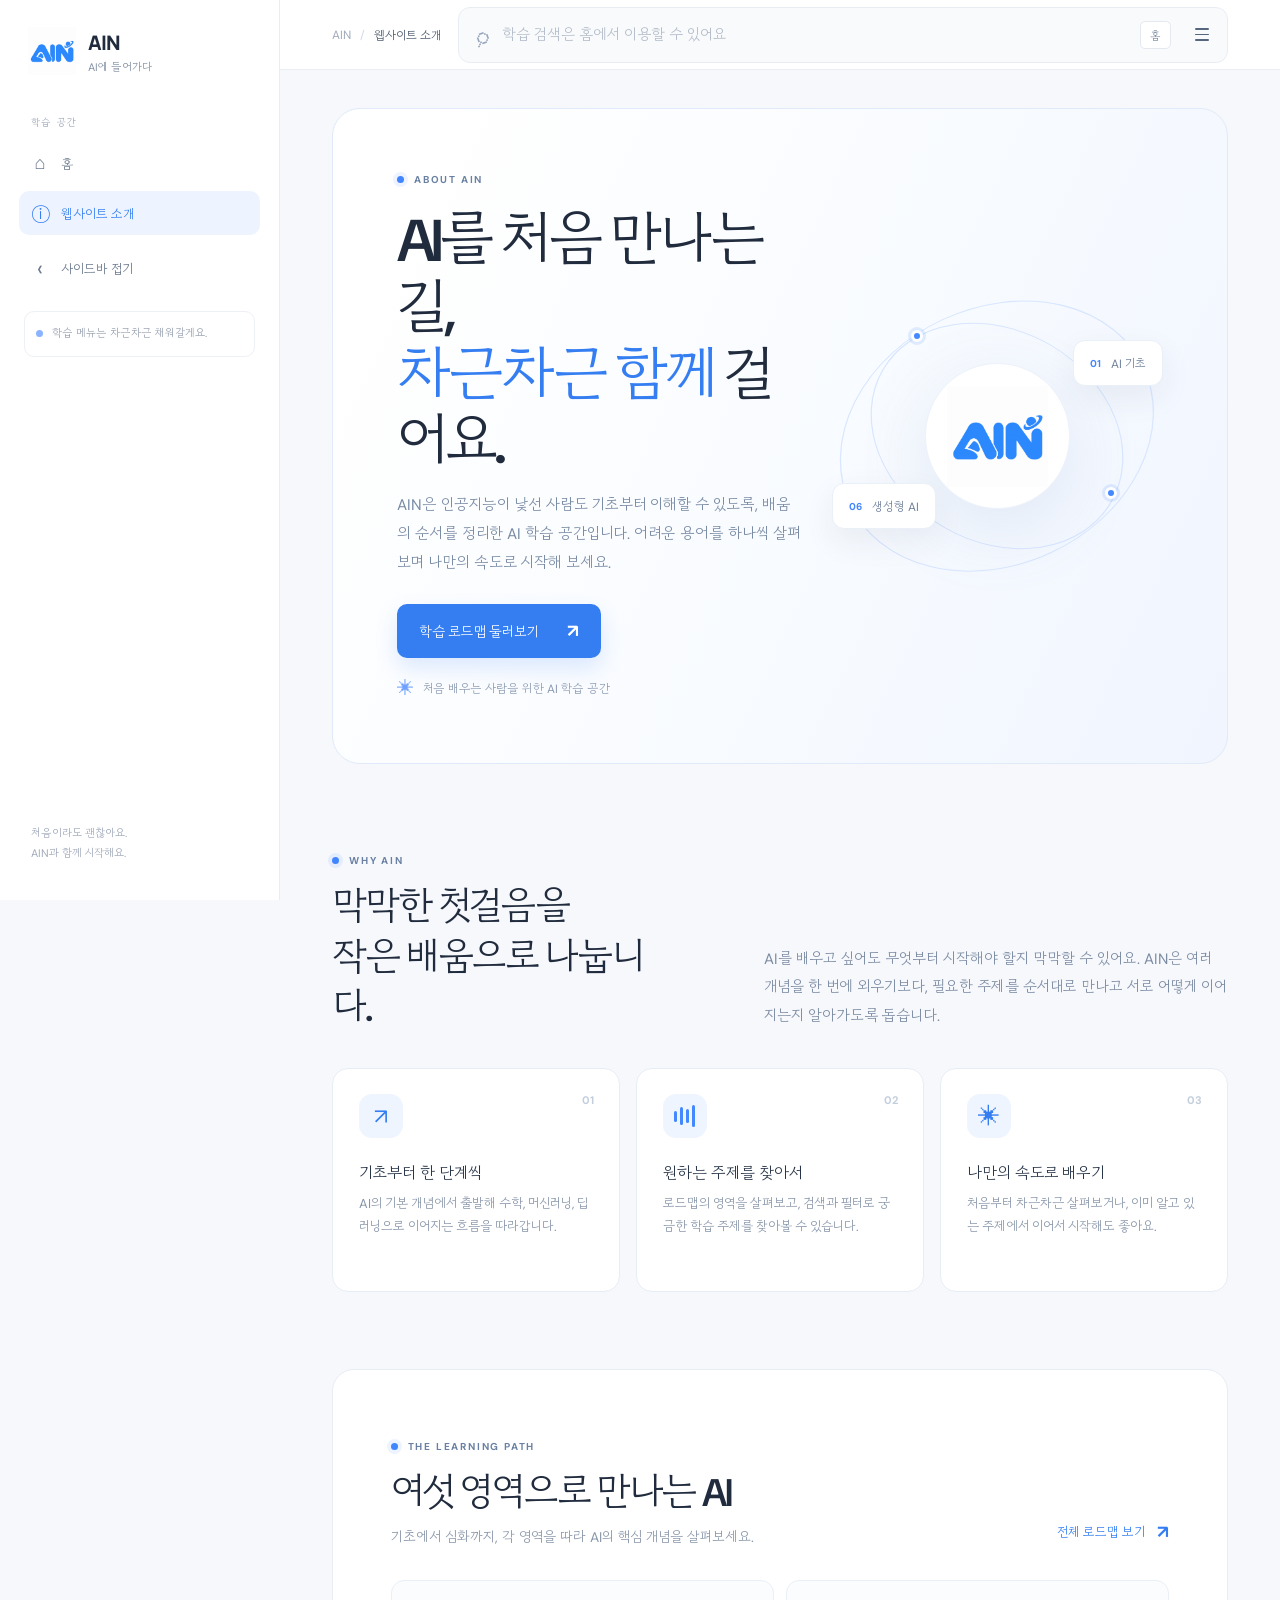
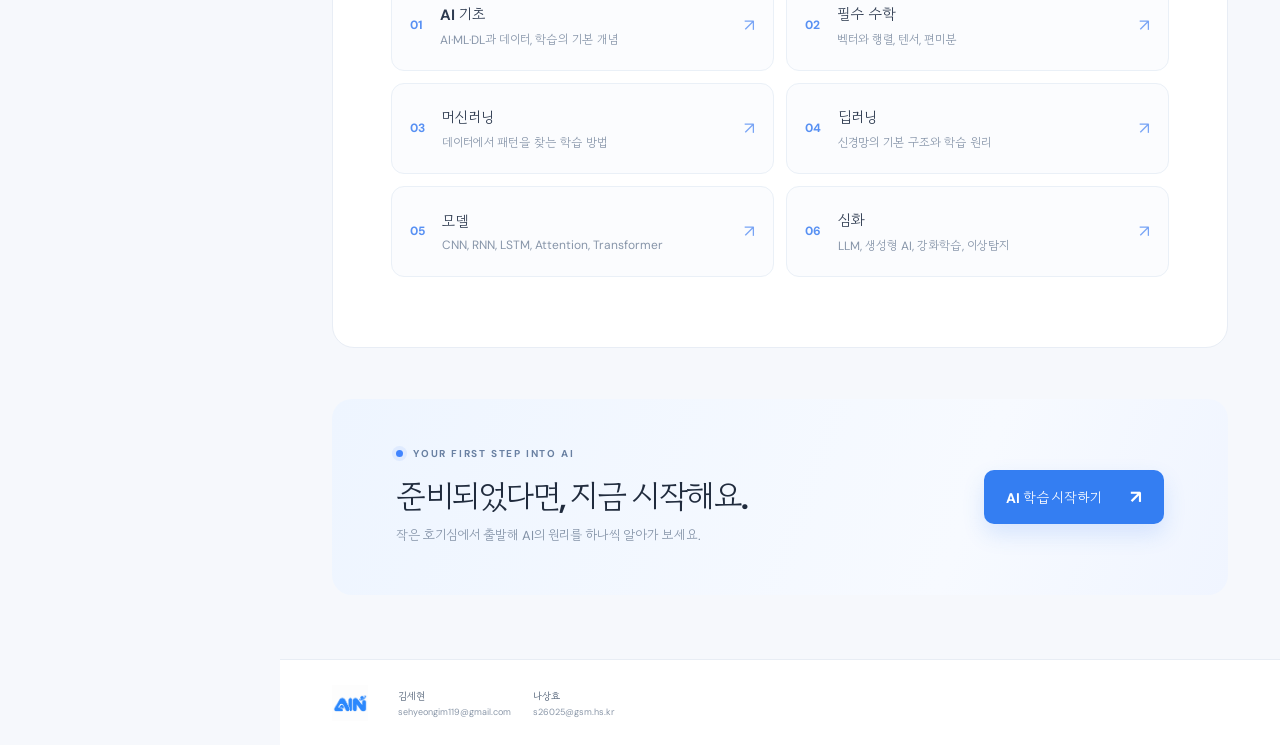
==== about.html @ 39df1358 "Add AIN website introduction page" ====
<!doctype html>
<html lang="ko">
  <head>
    <meta charset="UTF-8" />
    <meta name="viewport" content="width=device-width, initial-scale=1.0" />
    <meta name="theme-color" content="#f7f9fc" />
    <meta name="description" content="AIN은 AI를 처음 만나는 사람을 위한 단계별 학습 로드맵입니다." />
    <title>웹사이트 소개 | AIN</title>
    <link rel="icon" type="image/png" href="./assets/ain-logo.png" />
    <link rel="stylesheet" href="./src/styles/main.css" />
    <link rel="stylesheet" href="./src/styles/about.css" />
  </head>
  <body>
    <div class="app-shell" id="appShell">
      <aside class="sidebar" id="sidebar" aria-label="학습 메뉴">
        <a class="brand" href="./index.html" aria-label="AIN 홈">
          <img src="./assets/ain-logo.png" alt="AIN 로고" />
          <span class="brand-copy"><strong>AIN</strong><small>AI에 들어가다</small></span>
        </a>
        <div class="sidebar-label">학습 공간</div>
        <a class="side-link" href="./index.html"><span class="side-icon">⌂</span><span>홈</span></a>
        <a class="side-link is-active" href="./about.html" aria-current="page"><span class="side-icon">ⓘ</span><span>웹사이트 소개</span></a>
        <button class="side-link side-toggle" id="sidebarToggle" type="button" aria-expanded="true" aria-controls="sidebar"><span class="side-icon">‹</span><span>사이드바 접기</span></button>
        <div class="sidebar-note"><span class="note-dot"></span><span>학습 메뉴는 차근차근 채워갈게요.</span></div>
        <div class="sidebar-bottom">처음이라도 괜찮아요.<br />AIN과 함께 시작해요.</div>
      </aside>

      <main class="main-area" id="aboutPage">
        <header class="topbar">
          <div class="topbar-left">
            <div class="breadcrumb"><a href="./index.html">AIN</a><span class="crumb-divider">/</span><strong>웹사이트 소개</strong></div>
          </div>
          <div class="search-wrap about-search-wrap">
            <span class="search-icon" aria-hidden="true">⌕</span>
            <input type="search" placeholder="학습 검색은 홈에서 이용할 수 있어요" aria-label="학습 검색은 홈에서 이용할 수 있습니다" disabled />
            <a class="about-search-link" href="./index.html#roadmap">홈</a>
            <button class="icon-button hamburger" id="menuButton" type="button" aria-label="메뉴 열기" aria-expanded="false" aria-controls="menuPanel"><span></span><span></span><span></span></button>
          </div>
          <div class="topbar-end"><span class="topbar-caption">AI를 처음 만나는 순간</span></div>
        </header>

        <section class="menu-panel" id="menuPanel" aria-label="전체 메뉴" aria-hidden="true" inert>
          <div class="menu-panel-content">
            <div class="menu-panel-kicker">AIN MENU</div>
            <h2>전체 메뉴</h2>
            <p>AI 학습 목차와 관련 메뉴가 이곳에 표시됩니다.</p>
          </div>
        </section>

        <div class="page-content about-content">
          <section class="about-hero" aria-labelledby="aboutTitle">
            <div class="about-hero-copy">
              <div class="about-kicker"><span></span> ABOUT AIN</div>
              <h1 id="aboutTitle">AI를 처음 만나는 길,<br /><em>차근차근 함께</em> 걸어요.</h1>
              <p>AIN은 인공지능이 낯선 사람도 기초부터 이해할 수 있도록, 배움의 순서를 정리한 AI 학습 공간입니다. 어려운 용어를 하나씩 살펴보며 나만의 속도로 시작해 보세요.</p>
              <a class="about-primary-button" href="./index.html#roadmap">학습 로드맵 둘러보기 <span aria-hidden="true">↗</span></a>
              <div class="about-hero-note"><span aria-hidden="true">✳</span> 처음 배우는 사람을 위한 AI 학습 공간</div>
            </div>
            <div class="about-orbit" aria-hidden="true">
              <div class="orbit-ring orbit-ring-one"></div>
              <div class="orbit-ring orbit-ring-two"></div>
              <div class="orbit-center"><img src="./assets/ain-logo.png" alt="" /></div>
              <span class="orbit-dot orbit-dot-one"></span>
              <span class="orbit-dot orbit-dot-two"></span>
              <div class="orbit-chip orbit-chip-top"><span>01</span> AI 기초</div>
              <div class="orbit-chip orbit-chip-bottom"><span>06</span> 생성형 AI</div>
            </div>
          </section>

          <section class="about-purpose" aria-labelledby="purposeTitle">
            <div class="about-section-heading">
              <div class="about-kicker"><span></span> WHY AIN</div>
              <h2 id="purposeTitle">막막한 첫걸음을<br />작은 배움으로 나눕니다.</h2>
            </div>
            <p class="about-purpose-copy">AI를 배우고 싶어도 무엇부터 시작해야 할지 막막할 수 있어요. AIN은 여러 개념을 한 번에 외우기보다, 필요한 주제를 순서대로 만나고 서로 어떻게 이어지는지 알아가도록 돕습니다.</p>
            <div class="about-value-grid">
              <article class="about-value-card">
                <span class="about-value-number">01</span>
                <div class="about-value-icon" aria-hidden="true">↗</div>
                <h3>기초부터 한 단계씩</h3>
                <p>AI의 기본 개념에서 출발해 수학, 머신러닝, 딥러닝으로 이어지는 흐름을 따라갑니다.</p>
              </article>
              <article class="about-value-card">
                <span class="about-value-number">02</span>
                <div class="about-value-icon about-value-icon-bars" aria-hidden="true"><i></i><i></i><i></i><i></i></div>
                <h3>원하는 주제를 찾아서</h3>
                <p>로드맵의 영역을 살펴보고, 검색과 필터로 궁금한 학습 주제를 찾아볼 수 있습니다.</p>
              </article>
              <article class="about-value-card">
                <span class="about-value-number">03</span>
                <div class="about-value-icon" aria-hidden="true">✳</div>
                <h3>나만의 속도로 배우기</h3>
                <p>처음부터 차근차근 살펴보거나, 이미 알고 있는 주제에서 이어서 시작해도 좋아요.</p>
              </article>
            </div>
          </section>

          <section class="about-roadmap" aria-labelledby="aboutRoadmapTitle">
            <div class="about-section-heading about-roadmap-heading">
              <div>
                <div class="about-kicker"><span></span> THE LEARNING PATH</div>
                <h2 id="aboutRoadmapTitle">여섯 영역으로 만나는 AI</h2>
                <p>기초에서 심화까지, 각 영역을 따라 AI의 핵심 개념을 살펴보세요.</p>
              </div>
              <a class="about-text-link" href="./index.html#roadmap">전체 로드맵 보기 <span aria-hidden="true">↗</span></a>
            </div>
            <div class="about-path-grid">
              <article class="about-path-card"><span>01</span><div><h3>AI 기초</h3><p>AI·ML·DL과 데이터, 학습의 기본 개념</p></div><b aria-hidden="true">↗</b></article>
              <article class="about-path-card"><span>02</span><div><h3>필수 수학</h3><p>벡터와 행렬, 텐서, 편미분</p></div><b aria-hidden="true">↗</b></article>
              <article class="about-path-card"><span>03</span><div><h3>머신러닝</h3><p>데이터에서 패턴을 찾는 학습 방법</p></div><b aria-hidden="true">↗</b></article>
              <article class="about-path-card"><span>04</span><div><h3>딥러닝</h3><p>신경망의 기본 구조와 학습 원리</p></div><b aria-hidden="true">↗</b></article>
              <article class="about-path-card"><span>05</span><div><h3>모델</h3><p>CNN, RNN, LSTM, Attention, Transformer</p></div><b aria-hidden="true">↗</b></article>
              <article class="about-path-card"><span>06</span><div><h3>심화</h3><p>LLM, 생성형 AI, 강화학습, 이상탐지</p></div><b aria-hidden="true">↗</b></article>
            </div>
          </section>

          <section class="about-closing" aria-label="학습 시작하기">
            <div><div class="about-kicker"><span></span> YOUR FIRST STEP INTO AI</div><h2>준비되었다면, 지금 시작해요.</h2><p>작은 호기심에서 출발해 AI의 원리를 하나씩 알아가 보세요.</p></div>
            <a class="about-primary-button" href="./index.html#roadmap">AI 학습 시작하기 <span aria-hidden="true">↗</span></a>
          </section>
        </div>

        <footer class="site-footer">
          <a class="footer-brand" href="./index.html" aria-label="AIN 홈"><img src="./assets/ain-logo.png" alt="AIN 로고" /></a>
          <div class="footer-contacts"><a href="mailto:sehyeongim119@gmail.com"><strong>김세현</strong><span>sehyeongim119@gmail.com</span></a><a href="mailto:s26025@gsm.hs.kr"><strong>나상효</strong><span>s26025@gsm.hs.kr</span></a></div>
        </footer>
      </main>
    </div>
    <script src="./src/modules/navigation.js"></script>
    <script src="./src/modules/menuPanel.js"></script>
  </body>
</html>
---- src/styles/main.css ----
@import url('https://fonts.googleapis.com/css2?family=DM+Sans:wght@400;500;600;700&family=Gowun+Dodum&family=Manrope:wght@400;500;600;700;800&display=swap');

:root {
  font-family: 'DM Sans', 'Gowun Dodum', sans-serif;
  color: #202b3d;
  background: #f6f8fc;
  font-synthesis: none;
  text-rendering: optimizeLegibility;
  -webkit-font-smoothing: antialiased;
  --blue: #347ef2;
  --ink: #202b3d;
  --muted: #8190a5;
  --line: #e8edf4;
  --sidebar-width: 280px;
  --sidebar-rail-width: 80px;
  --sidebar-top-padding: 27px;
  --sidebar-logo-size: 48px;
  --sidebar-brand-bottom-padding: 30px;
  --sidebar-link-height: 44px;
  --sidebar-link-vertical-gap: 3px;
}

* { box-sizing: border-box; }
html { scroll-behavior: smooth; }
body { min-width: 360px; min-height: 100vh; margin: 0; }
button, input { font: inherit; }
button, a { -webkit-tap-highlight-color: transparent; }
a { color: inherit; text-decoration: none; }
.app-shell { min-height: 100vh; }
.sidebar {
  position: fixed; z-index: 5; inset: 0 auto 0 0; width: var(--sidebar-width);
  display: flex; flex-direction: column; padding: var(--sidebar-top-padding) 19px 20px;
  background: #fff; border-right: 1px solid var(--line); transition: width .28s ease, padding .28s ease;
}
.brand { display: flex; align-items: center; gap: 12px; padding: 0 9px var(--sidebar-brand-bottom-padding); }
.brand img { width: var(--sidebar-logo-size); height: var(--sidebar-logo-size); object-fit: contain; }
.brand-copy { display: grid; gap: 2px; }
.brand-copy strong { font: 800 20px Manrope, sans-serif; letter-spacing: -.06em; }
.brand-copy small { color: #8491a4; font-size: 11px; }
.sidebar-label { padding: 9px 12px; color: #a0aabb; font-size: 10px; font-weight: 700; letter-spacing: .13em; }
.side-link {
  min-height: var(--sidebar-link-height); display: flex; align-items: center; gap: 12px; margin: var(--sidebar-link-vertical-gap) 0;
  padding: 0 12px; border: 0; border-radius: 10px; background: none; color: #68778c;
  text-align: left; font-size: 13px; cursor: pointer;
}
.side-link.is-active { background: #eef4ff; color: var(--blue); font-weight: 700; }
.side-icon { width: 18px; text-align: center; font-size: 18px; }
.side-toggle { margin-top: 8px; }
.side-toggle .side-icon { font-size: 22px; }
.sidebar-note {
  display: flex; align-items: flex-start; gap: 9px; margin: 18px 5px; padding: 13px 11px;
  border: 1px solid #edf0f5; border-radius: 10px; color: #98a2b1; font-size: 11px; line-height: 1.6;
}
.note-dot, .count-dot { width: 7px; height: 7px; flex: 0 0 7px; margin-top: 5px; border-radius: 50%; background: #8bb3ff; }
.sidebar-bottom { margin-top: auto; padding: 16px 12px; color: #a1aaba; font-size: 11px; line-height: 1.8; }
.main-area { min-height: 100vh; display: flex; flex-direction: column; margin-left: var(--sidebar-width); transition: margin-left .28s ease; }
.sidebar-collapsed .sidebar { width: var(--sidebar-rail-width); align-items: center; padding: var(--sidebar-top-padding) 8px 20px; }
.sidebar-collapsed .main-area { margin-left: var(--sidebar-rail-width); }
.sidebar-collapsed .brand { justify-content: center; gap: 0; padding: 0 0 var(--sidebar-brand-bottom-padding); }
.sidebar-collapsed .brand-copy,
.sidebar-collapsed .sidebar-note,
.sidebar-collapsed .sidebar-bottom { display: none; }
.sidebar-collapsed .sidebar-label { width: 100%; padding-right: 0; padding-left: 0; text-align: center; white-space: nowrap; visibility: hidden; }
.sidebar-collapsed .side-link { width: 48px; min-height: var(--sidebar-link-height); justify-content: center; gap: 0; margin: var(--sidebar-link-vertical-gap) 0; padding: 0; }
.sidebar-collapsed .side-link > span:not(.side-icon) { display: none; }
.sidebar-collapsed .side-icon { width: auto; font-size: 22px; }
.sidebar-collapsed .side-toggle { margin: 8px 0 var(--sidebar-link-vertical-gap); background: #f3f6fb; color: var(--blue); }
.topbar {
  position: sticky; z-index: 4; top: 0; height: 70px; flex: 0 0 70px;
  display: grid; grid-template-columns: 1fr minmax(320px, 600px) 1fr; align-items: center; gap: 20px;
  padding: 0 5.2%; background: rgba(255,255,255,.93); border-bottom: 1px solid rgba(232,237,244,.85);
  backdrop-filter: blur(14px);
}
.topbar-left, .breadcrumb { display: flex; align-items: center; }
.breadcrumb { gap: 9px; color: #a0aabb; font-size: 12px; }
.breadcrumb strong { color: #4a596e; font-weight: 600; }
.crumb-divider { color: #d2d9e3; }
.icon-button { display: grid; place-content: center; gap: 4px; width: 34px; height: 34px; border: 1px solid #e8edf4; border-radius: 9px; background: #fff; cursor: pointer; }
.hamburger span { display: block; width: 14px; height: 1.5px; border-radius: 3px; background: #56667d; }
.search-wrap { height: 56px; display: flex; align-items: center; gap: 12px; padding: 0 6px 0 16px; border: 1px solid #e8edf4; border-radius: 12px; background: #f9fafc; }
.search-icon { color: #98a6ba; font-size: 26px; line-height: 1; transform: rotate(-20deg); }
.search-wrap input { width: 100%; min-width: 0; border: 0; outline: 0; background: transparent; color: var(--ink); font-size: 15px; }
.search-wrap input::placeholder { color: #9ca8b8; }
.search-wrap kbd { padding: 4px 8px; border: 1px solid #e4e9f0; border-radius: 5px; background: #fff; color: #a1aaba; font: 12px 'DM Sans', sans-serif; }
.search-wrap .hamburger { flex: 0 0 38px; width: 38px; height: 38px; border-color: transparent; background: transparent; }
.search-wrap .hamburger:hover { border-color: #e2eaf5; background: #fff; }
.topbar-end { text-align: right; }
.topbar-caption { color: #a3adba; font-size: 10px; letter-spacing: .03em; }
.menu-panel {
  position: fixed; z-index: 8; top: 70px; left: calc(var(--sidebar-width) + 18px); right: 5.2%;
  max-height: calc(100vh - 88px); overflow: auto; padding: 28px clamp(24px, 3vw, 48px);
  border: 1px solid #e8edf4; border-top: 0; border-radius: 0 0 18px 18px; background: #fff;
  box-shadow: 0 20px 44px #172b491c; opacity: 0; visibility: hidden; pointer-events: none;
  transform: translateY(-14px); transform-origin: top center;
  transition: opacity .2s ease, transform .24s ease, visibility 0s linear .24s;
}
.sidebar-collapsed .menu-panel { left: calc(var(--sidebar-rail-width) + 18px); }
.menu-panel.is-open {
  opacity: 1; visibility: visible; pointer-events: auto; transform: translateY(0);
  transition: opacity .2s ease, transform .24s ease;
}
.menu-panel-content { min-height: 190px; max-width: 900px; margin: 0 auto; display: flex; flex-direction: column; justify-content: center; }
.menu-panel-kicker { color: var(--blue); font-size: 10px; font-weight: 700; letter-spacing: .16em; }
.menu-panel h2 { margin: 10px 0 6px; color: var(--ink); font-size: 25px; }
.menu-panel p { margin: 0; color: var(--muted); font-size: 14px; line-height: 1.7; }
.page-content { width: 100%; max-width: 1030px; flex: 1 0 auto; margin: 0 auto; padding: 24px 5.2% 14px; }
.hero {
  position: relative; width: 90%; margin: 0 auto;
}
.hero-stage { position: relative; }
.hero-slide {
  --slide-start: #187bd4; --slide-end: #075ab6; --slide-highlight: #c4e3ff;
  position: relative; min-height: 400px; display: grid; grid-template-columns: minmax(0, 1.1fr) minmax(300px, .9fr);
  align-items: center; gap: 20px; overflow: hidden; padding: 42px 58px;
  border: 1px solid #ffffff42; border-radius: 24px; isolation: isolate;
  background: linear-gradient(118deg, var(--slide-start), var(--slide-end)); color: #fff;
  animation: hero-slide-in .38s ease both;
}
.hero-slide[hidden] { display: none; }
.hero-theme-base { --slide-start: #2185dc; --slide-end: #0758b6; --slide-highlight: #c8e6ff; }
.hero-theme-math { --slide-start: #526fe7; --slide-end: #304fc5; --slide-highlight: #d7e2ff; }
.hero-theme-ml { --slide-start: #0b9bbc; --slide-end: #0877a8; --slide-highlight: #c5f1ff; }
.hero-theme-dl { --slide-start: #2aa9a8; --slide-end: #168a94; --slide-highlight: #c7fff4; }
.hero-theme-model { --slide-start: #2f86dc; --slide-end: #155db4; --slide-highlight: #c8e4ff; }
.hero-theme-depth { --slide-start: #6d62df; --slide-end: #493db9; --slide-highlight: #e2dcff; }
.hero-slide::before, .hero-slide::after { position: absolute; z-index: -1; border: 1px solid #ffffff25; border-radius: 50%; content: ''; pointer-events: none; }
.hero-slide::before { width: 390px; height: 390px; top: -250px; left: 36%; box-shadow: 0 0 0 36px #ffffff08, 0 0 0 78px #ffffff08; }
.hero-slide::after { width: 260px; height: 260px; right: -170px; bottom: -170px; box-shadow: 0 0 0 26px #ffffff09, 0 0 0 58px #ffffff08; }
.hero-copy { position: relative; z-index: 2; max-width: 680px; }
.eyebrow, .section-kicker { display: flex; align-items: center; gap: 8px; color: #7a91b2; font-size: 9px; font-weight: 700; letter-spacing: .16em; }
.hero-slide .eyebrow { color: #ffffffb8; }
.eyebrow-mark { width: 6px; height: 6px; border-radius: 50%; background: #4388f7; }
.hero-slide .eyebrow-mark { background: #fff; }
.hero h1 { margin: 20px 0 14px; font-family: Manrope, 'Gowun Dodum', sans-serif; font-size: clamp(44px, 4vw, 72px); font-weight: 800; letter-spacing: -.075em; line-height: 1.12; }
.hero-description { max-width: 610px; margin: 0; color: #ffffffdf; font-family: 'Gowun Dodum', sans-serif; font-size: 15px; line-height: 1.9; word-break: keep-all; }
.primary-button { display: inline-flex; align-items: center; gap: 22px; margin-top: 22px; padding: 12px 16px; border-radius: 8px; background: var(--blue); box-shadow: 0 5px 12px #347ef226; color: #fff; font-size: 11px; font-weight: 700; transition: transform .18s, box-shadow .18s; }
.primary-button:hover { transform: translateY(-2px); box-shadow: 0 8px 16px #347ef238; }
.primary-button span { font-size: 15px; }
.hero-slide .primary-button { margin-top: 24px; background: #fff; box-shadow: 0 8px 22px #001e4b2e; color: var(--slide-end); }
.hero-slide .primary-button:hover { box-shadow: 0 12px 28px #001e4b3c; }
.hero-footnote { display: flex; align-items: center; gap: 8px; margin-top: 18px; color: #ffffffbd; font-size: 11px; }
.sparkle { color: var(--slide-highlight, #7fa9ed); font-size: 14px; }
.hero-art { position: relative; justify-self: center; width: min(100%, 470px); height: 300px; display: grid; place-items: center; isolation: isolate; }
.hero-orbit { position: absolute; z-index: -1; border: 1px solid #ffffff38; border-radius: 50%; }
.hero-orbit-one { inset: 12px 8px 12px 4px; transform: rotate(-22deg); }
.hero-orbit-two { inset: 0 40px 0 38px; border-color: #ffffff26; transform: rotate(28deg); }
.hero-visual-number { position: absolute; z-index: -1; color: #ffffff1e; font: 800 clamp(150px, 15vw, 245px)/1 Manrope, sans-serif; letter-spacing: -.1em; }
.hero-visual-card { position: relative; width: 220px; height: 236px; display: flex; flex-direction: column; align-items: center; justify-content: center; gap: 13px; border: 1px solid #ffffff56; border-radius: 30px; background: #ffffff1f; box-shadow: 0 24px 64px #002b6530; backdrop-filter: blur(9px); }
.hero-visual-kicker { color: #ffffffc4; font-size: 9px; font-weight: 700; letter-spacing: .17em; }
.hero-category-icon { width: 92px; height: 92px; display: grid; place-items: center; border-radius: 50%; background: #fff; box-shadow: 0 14px 34px #001e4b24; color: var(--slide-end); }
.hero-category-icon svg { width: 48px; height: 48px; fill: none; stroke: currentColor; stroke-linecap: round; stroke-linejoin: round; stroke-width: 1.7; }
.hero-visual-name { color: #fff; font-family: 'Gowun Dodum', sans-serif; font-size: 17px; font-weight: 700; }
.hero-topic-chip { position: absolute; z-index: 2; max-width: 180px; overflow: hidden; padding: 11px 15px; border: 1px solid #ffffff52; border-radius: 12px; background: #ffffff25; box-shadow: 0 10px 26px #002b6521; color: #fff; font-size: 11px; text-overflow: ellipsis; white-space: nowrap; backdrop-filter: blur(8px); }
.hero-topic-1 { top: 12%; right: 0; }
.hero-topic-2 { bottom: 10%; left: 0; }
.hero-topic-3 { right: 7%; bottom: 1%; }
.hero-art-sparkle { position: absolute; color: #ffffffb8; }
.hero-art-sparkle-one { top: 13%; left: 3%; font-size: 20px; }
.hero-art-sparkle-two { right: 3%; bottom: 19%; font-size: 17px; }
.hero-side-controls { position: absolute; z-index: 3; inset: 0; display: flex; align-items: center; justify-content: space-between; pointer-events: none; }
.hero-arrow { width: 52px; height: 92px; display: grid; place-items: center; padding: 0; border: 1px solid #ffffff40; border-radius: 10px; background: #002d6820; color: #fff; font-size: 34px; font-weight: 300; cursor: pointer; pointer-events: auto; transition: background .18s, transform .18s; }
.hero-arrow:hover { transform: scale(1.03); background: #002d6840; }
.hero-arrow:focus-visible { outline: 3px solid #fff; outline-offset: 3px; }
.hero-dot:focus-visible { outline: 3px solid var(--blue); outline-offset: 3px; }
.hero-carousel-controls { display: flex; align-items: center; gap: 10px; padding: 15px 4px 0; }
.hero-pagination { display: flex; align-items: center; gap: 10px; }
.hero-dot { width: 11px; height: 11px; flex: 0 0 11px; padding: 0; border: 0; border-radius: 50%; background: #929cad; cursor: pointer; transition: background .18s, transform .18s; }
.hero-dot[aria-current="true"] { transform: scale(1.2); background: var(--blue); box-shadow: 0 0 0 3px #347ef22b; }
.hero-slide-count { color: #8b98a9; font: 600 11px Manrope, sans-serif; }
@keyframes hero-slide-in { from { opacity: .5; transform: translateY(5px); } to { opacity: 1; transform: translateY(0); } }
.roadmap-section { padding-top: 22px; scroll-margin-top: 88px; }
.section-heading { display: flex; align-items: end; justify-content: space-between; gap: 20px; }
.section-kicker { color: #9ba9bc; font-size: 8px; }
.section-heading h2 { margin: 11px 0 3px; line-height: 1.25; color: #25344a; font-family: Manrope, 'Gowun Dodum', sans-serif; font-size: 23px; letter-spacing: -.055em; }
.section-heading p { margin: 0; line-height: 1.6; color: #8b98a9; font-family: 'Gowun Dodum', sans-serif; font-size: 11px; }
.roadmap-count { display: flex; align-items: center; gap: 7px; margin-bottom: 5px; color: #8d9aab; font-size: 10px; }
.roadmap-count .count-dot { width: 6px; height: 6px; flex-basis: 6px; margin: 0; }
.filter-row { display: none; }
.unit-grid { display: grid; grid-template-columns: repeat(2, minmax(0, 1fr)); gap: 12px 14px; margin-top: 18px; }
.unit-card {
  --accent: #347ef2; --accent-soft: #eff5ff;
  min-width: 0; min-height: 81px; display: grid; grid-template-columns: 52px minmax(0, 1fr);
  align-items: center; gap: 21px; padding: 11px 17px; border: 1px solid #e8edf4; border-radius: 12px;
  background: #fff; transition: transform .18s, border-color .18s, box-shadow .18s;
}
.unit-card:hover { transform: translateY(-2px); border-color: #d2def0; box-shadow: 0 7px 18px #243b5c0c; }
.unit-index { display: contents; }
.unit-number { flex: 0 0 auto; color: #4d89ef; font: 700 11px Manrope, sans-serif; }
.unit-icon { width: 52px; height: 52px; display: grid; place-items: center; border-radius: 50%; background: #f0f6ff; color: #347ef2; }
.unit-icon svg { width: 25px; height: 25px; fill: none; stroke: currentColor; stroke-linecap: round; stroke-linejoin: round; stroke-width: 1.9; }
.unit-content { min-width: 0; }
.unit-title-wrap { display: flex; align-items: baseline; gap: 13px; margin: 0; }
.unit-title-wrap h3 { margin: 0; color: #29374b; font-family: 'Gowun Dodum', sans-serif; font-size: 15px; font-weight: 700; letter-spacing: -.035em; }
.unit-subtitle { display: none; }
.unit-description { min-height: 0; margin: 5px 0 0; color: #8491a2; font-family: 'Gowun Dodum', sans-serif; font-size: 10px; line-height: 1.5; }
.unit-topics { display: none; }

.empty-state { display: grid; justify-items: center; gap: 5px; padding: 58px 15px; color: #93a0b1; text-align: center; }
.empty-state[hidden] { display: none; }
.empty-state > span { font-size: 24px; }
.empty-state strong { color: #65748a; font-family: 'Gowun Dodum', sans-serif; font-size: 13px; }
.empty-state p { margin: 0; font-size: 10px; }
.site-footer { min-height: 86px; flex: 0 0 86px; display: flex; align-items: center; gap: 30px; padding: 13px 5.2%; border-top: 1px solid var(--line); background: #fff; }
.footer-brand { display: flex; align-items: center; white-space: nowrap; }
.footer-brand img { width: 36px; height: 36px; object-fit: contain; }
.footer-contacts { display: flex; gap: 22px; }
.footer-contacts a { display: grid; gap: 3px; color: #8a97a8; font-size: 9px; }
.footer-contacts strong { color: #58677c; font-size: 10px; }

@media (max-width: 1100px) {
  .hero { width: 100%; }
}
@media (min-width: 741px) and (max-width: 1280px) {
  .topbar { grid-template-columns: auto minmax(0, 1fr); gap: 16px; }
  .topbar-end { display: none; }
  .search-wrap { min-width: 0; }
}
@media (min-width: 741px) and (max-width: 1100px) {
  .hero-slide { min-height: 480px; grid-template-columns: 1fr; align-items: start; gap: 0; padding: 34px 38px 185px; }
  .hero h1 { margin: 16px 0 10px; font-size: clamp(42px, 5vw, 58px); }
  .hero-description { max-width: 620px; font-size: 13px; }
  .hero-slide .primary-button { margin-top: 17px; }
  .hero-footnote { margin-top: 13px; font-size: 10px; }
  .hero-art { position: absolute; right: 18px; bottom: 0; width: 230px; height: 188px; justify-self: unset; }
  .hero-visual-number { font-size: 140px; }
  .hero-visual-card { width: 130px; height: 138px; gap: 7px; border-radius: 22px; }
  .hero-visual-kicker { font-size: 7px; }
  .hero-category-icon { width: 60px; height: 60px; }
  .hero-category-icon svg { width: 36px; height: 36px; }
  .hero-visual-name { font-size: 12px; }
  .hero-topic-chip { max-width: 135px; padding: 8px 10px; font-size: 8px; }
  .hero-topic-3 { display: none; }
  .hero-side-controls { position: static; justify-content: flex-start; gap: 9px; padding: 12px 2px 0; }
  .hero-arrow { width: 38px; height: 38px; border: 1px solid #e1e8f2; border-radius: 50%; background: #fff; color: #53657e; font-size: 23px; }
  .hero-arrow:hover { background: #f3f7fd; }
  .hero-arrow:focus-visible { outline-color: var(--blue); }
  .hero-carousel-controls { gap: 8px; padding: 10px 2px 0; }
}
@media (max-width: 740px) {
  .sidebar { box-shadow: 10px 0 30px #20334b0c; }
  .main-area { margin-left: 0; }
  .sidebar-collapsed .main-area { margin-left: var(--sidebar-rail-width); }

  .topbar { height: 62px; flex-basis: 62px; grid-template-columns: 1fr minmax(0, 1fr); gap: 10px; padding: 0 17px; }
  .menu-panel { top: 62px; left: 12px; right: 12px; max-height: calc(100vh - 74px); padding: 22px 20px; }
  .sidebar-collapsed .menu-panel { left: 12px; }
  .menu-panel-content { min-height: 160px; }
  .menu-panel h2 { font-size: 21px; }
  .menu-panel p { font-size: 12px; }
  .breadcrumb { font-size: 10px; }
  .topbar-end, .search-wrap kbd { display: none; }
  .search-wrap { height: 35px; gap: 6px; padding: 0 3px 0 8px; }
  .search-icon { font-size: 18px; }
  .search-wrap input { font-size: 10px; }
  .search-wrap .hamburger { flex-basis: 29px; width: 29px; height: 29px; }
  .page-content { padding: 20px 17px 32px; }
  .hero-slide { min-height: 470px; grid-template-columns: 1fr; align-items: start; gap: 0; padding: 29px 25px 188px; border-radius: 20px; }
  .hero h1 { margin: 16px 0 10px; font-size: clamp(36px, 7.8vw, 56px); }
  .hero-description { max-width: 560px; font-size: 12px; }
  .hero-slide .primary-button { margin-top: 17px; }
  .hero-footnote { margin-top: 13px; font-size: 10px; }
  .hero-art { position: absolute; right: 8px; bottom: 0; width: 205px; height: 180px; justify-self: unset; }
  .hero-visual-number { font-size: 130px; }
  .hero-visual-card { width: 124px; height: 132px; gap: 7px; border-radius: 22px; }
  .hero-visual-kicker { font-size: 7px; }
  .hero-category-icon { width: 58px; height: 58px; }
  .hero-category-icon svg { width: 34px; height: 34px; }
  .hero-visual-name { font-size: 12px; }
  .hero-topic-chip { max-width: 128px; padding: 8px 10px; font-size: 8px; }
  .hero-topic-1 { top: 0; right: 0; }
  .hero-topic-2 { bottom: 10px; left: 0; }
  .hero-topic-3 { right: 3px; bottom: 0; }
  .hero-side-controls { position: static; justify-content: flex-start; gap: 9px; padding: 12px 2px 0; }
  .hero-arrow { width: 38px; height: 38px; border: 1px solid #e1e8f2; border-radius: 50%; background: #fff; color: #53657e; font-size: 23px; }
  .hero-arrow:hover { background: #f3f7fd; }
  .hero-arrow:focus-visible { outline-color: var(--blue); }
  .hero-carousel-controls { gap: 8px; padding: 10px 2px 0; }
  .hero-pagination { gap: 9px; }
  .hero-dot { width: 10px; height: 10px; flex-basis: 10px; }
  .roadmap-section { padding-top: 29px; }
  .section-heading h2 { font-size: 20px; }
  .section-heading p { font-size: 10px; }
  .unit-grid { grid-template-columns: 1fr; gap: 10px; margin-top: 15px; }
  .unit-card { grid-template-columns: 48px minmax(0, 1fr); gap: 14px; padding: 13px 14px; }
  .unit-icon { width: 48px; height: 48px; }
  .unit-title-wrap { gap: 10px; }
  .unit-description { font-size: 9px; }
  .site-footer { min-height: 78px; flex-basis: 78px; flex-wrap: wrap; gap: 12px; padding: 12px 17px; }
  .footer-contacts { gap: 14px; }
}
@media (max-width: 480px) {
  .breadcrumb span:first-child, .crumb-divider { display: none; }
  .topbar { grid-template-columns: auto minmax(0, 1fr); }
  .hero-slide { min-height: 460px; padding: 24px 19px 178px; }
  .hero h1 { font-size: 36px; }
  .hero-art { width: 178px; height: 162px; right: 5px; }
  .hero-topic-3 { display: none; }
  .hero-footnote { font-size: 9px; }
  .roadmap-count { font-size: 9px; }
  .unit-card { padding: 12px; }
  .footer-contacts { gap: 10px; }
  .footer-contacts a { font-size: 8px; }
  .footer-contacts strong { font-size: 9px; }
}
@media (prefers-reduced-motion: reduce) {
  *, *::before, *::after { scroll-behavior: auto !important; transition: none !important; }
  .hero-slide { animation: none; }
}

@media (min-width: 1500px) {
  :root {
    --sidebar-width: clamp(280px, 17vw, 430px);
    --sidebar-rail-width: clamp(80px, 4vw, 102px);
    --sidebar-top-padding: clamp(27px, 1.55vw, 40px);
    --sidebar-logo-size: clamp(48px, 2.7vw, 69px);
    --sidebar-brand-bottom-padding: clamp(30px, 1.75vw, 45px);
    --sidebar-link-height: clamp(44px, 2.6vw, 66px);
    --sidebar-link-vertical-gap: clamp(3px, .18vw, 5px);
  }
  .sidebar { padding: var(--sidebar-top-padding) clamp(19px, 1.1vw, 28px) clamp(20px, 1.15vw, 29px); }
  .brand { gap: clamp(12px, .7vw, 18px); padding: 0 clamp(9px, .53vw, 14px) var(--sidebar-brand-bottom-padding); }
  .brand img { width: var(--sidebar-logo-size); height: var(--sidebar-logo-size); }
  .brand-copy strong { font-size: clamp(20px, .8vw, 27px); }
  .brand-copy small { font-size: clamp(11px, .47vw, 14px); }
  .sidebar-label { padding: clamp(9px, .53vw, 14px) clamp(12px, .7vw, 18px); font-size: clamp(10px, .47vw, 13px); }
  .side-link { min-height: var(--sidebar-link-height); gap: clamp(12px, .7vw, 18px); margin: var(--sidebar-link-vertical-gap) 0; padding: 0 clamp(12px, .7vw, 18px); font-size: clamp(13px, .59vw, 16px); }
  .side-icon { width: clamp(18px, 1.05vw, 27px); font-size: clamp(18px, 1.05vw, 27px); }
  .sidebar-note { gap: clamp(9px, .53vw, 14px); margin: clamp(18px, 1.05vw, 27px) clamp(5px, .3vw, 8px); padding: clamp(13px, .76vw, 19px) clamp(11px, .65vw, 16px); font-size: clamp(11px, .53vw, 14px); }
  .sidebar-bottom { padding: clamp(16px, .94vw, 24px) clamp(12px, .7vw, 18px); font-size: clamp(11px, .53vw, 14px); }
  .topbar { height: clamp(70px, 4.1vw, 105px); flex-basis: clamp(70px, 4.1vw, 105px); grid-template-columns: 1fr minmax(clamp(360px, 18vw, 460px), clamp(560px, 31vw, 780px)) 1fr; gap: clamp(20px, 1.15vw, 29px); }
  .menu-panel { top: clamp(70px, 4.1vw, 105px); }
  .breadcrumb { gap: clamp(9px, .53vw, 14px); font-size: clamp(12px, .59vw, 15px); }
  .search-wrap { height: clamp(54px, 2.7vw, 68px); gap: clamp(10px, .62vw, 16px); padding: 0 clamp(6px, .35vw, 9px) 0 clamp(16px, .9vw, 23px); }
  .search-icon { font-size: clamp(26px, 1.4vw, 36px); }
  .search-wrap input { font-size: clamp(15px, .75vw, 19px); }
  .search-wrap kbd { padding: clamp(4px, .2vw, 5px) clamp(8px, .4vw, 10px); font-size: clamp(12px, .55vw, 14px); }
  .search-wrap .hamburger { flex-basis: clamp(36px, 1.7vw, 44px); width: clamp(36px, 1.7vw, 44px); height: clamp(36px, 1.7vw, 44px); }
  .topbar-caption { font-size: clamp(10px, .47vw, 13px); }
  .page-content { max-width: clamp(1230px, 73vw, 1850px); padding: clamp(24px, 1.35vw, 35px) 5.2% clamp(14px, .78vw, 20px); }
  .hero { width: 90%; }
  .hero-slide { min-height: clamp(440px, 24vw, 620px); gap: clamp(20px, 1.4vw, 36px); padding: clamp(48px, 3.3vw, 84px) clamp(58px, 4vw, 102px); border-radius: clamp(22px, 1.5vw, 38px); }
  .eyebrow { gap: clamp(8px, .47vw, 12px); font-size: clamp(9px, .47vw, 12px); }
  .eyebrow-mark { width: clamp(6px, .35vw, 9px); height: clamp(6px, .35vw, 9px); }
  .hero h1 { margin: clamp(20px, 1.18vw, 30px) 0 clamp(12px, .7vw, 18px); font-size: clamp(66px, 3.5vw, 92px); }
  .hero-description { max-width: clamp(610px, 36vw, 920px); font-size: clamp(15px, .8vw, 20px); }
  .hero-slide .primary-button { gap: clamp(22px, 1.3vw, 33px); margin-top: clamp(24px, 1.3vw, 34px); padding: clamp(14px, .8vw, 20px) clamp(18px, 1.05vw, 27px); border-radius: clamp(9px, .5vw, 13px); font-size: clamp(12px, .62vw, 16px); }
  .hero-footnote { gap: clamp(7px, .4vw, 10px); margin-top: clamp(18px, 1.05vw, 27px); font-size: clamp(10px, .53vw, 14px); }
  .hero-art { width: min(100%, clamp(420px, 22vw, 560px)); height: clamp(310px, 17vw, 440px); }
  .hero-visual-number { font-size: clamp(210px, 15vw, 330px); }
  .hero-visual-card { width: clamp(240px, 15vw, 380px); height: clamp(260px, 16vw, 410px); gap: clamp(13px, .9vw, 23px); border-radius: clamp(30px, 2vw, 50px); }
  .hero-visual-kicker { font-size: clamp(9px, .48vw, 12px); }
  .hero-category-icon { width: clamp(100px, 6vw, 150px); height: clamp(100px, 6vw, 150px); }
  .hero-category-icon svg { width: clamp(52px, 3.2vw, 80px); height: clamp(52px, 3.2vw, 80px); }
  .hero-visual-name { font-size: clamp(18px, 1vw, 26px); }
  .hero-topic-chip { max-width: clamp(180px, 11vw, 280px); padding: clamp(12px, .75vw, 19px) clamp(15px, .9vw, 23px); border-radius: clamp(12px, .75vw, 19px); font-size: clamp(12px, .65vw, 17px); }
  .hero-arrow { width: clamp(54px, 4vw, 96px); height: clamp(96px, 7vw, 168px); border-radius: clamp(10px, .7vw, 18px); font-size: clamp(34px, 2.5vw, 60px); }
  .hero-carousel-controls { gap: clamp(10px, .7vw, 18px); padding: clamp(15px, .9vw, 23px) clamp(4px, .3vw, 8px) 0; }
  .hero-pagination { gap: clamp(10px, .7vw, 18px); }
  .hero-dot { width: clamp(11px, .7vw, 18px); height: clamp(11px, .7vw, 18px); flex-basis: clamp(11px, .7vw, 18px); }
  .hero-slide-count { font-size: clamp(11px, .6vw, 15px); }
  .roadmap-section { padding-top: clamp(28px, 1.5vw, 38px); }
  .section-heading { gap: clamp(20px, 1.18vw, 30px); }
  .section-kicker { font-size: clamp(9px, .5vw, 13px); }
  .section-heading h2 { margin: clamp(12px, .7vw, 18px) 0 clamp(4px, .2vw, 6px); font-size: clamp(25px, 1.35vw, 34px); }
  .section-heading p { font-size: clamp(13px, .65vw, 17px); }
  .roadmap-count { gap: clamp(7px, .4vw, 10px); margin-bottom: clamp(5px, .3vw, 8px); font-size: clamp(10px, .59vw, 15px); }
  .roadmap-count .count-dot { width: clamp(6px, .35vw, 9px); height: clamp(6px, .35vw, 9px); flex-basis: clamp(6px, .35vw, 9px); }
  .unit-grid { gap: clamp(18px, .9vw, 24px); margin-top: clamp(22px, 1.2vw, 31px); }
  .unit-card { min-height: clamp(110px, 5.5vw, 140px); grid-template-columns: clamp(60px, 3.4vw, 86px) minmax(0, 1fr); gap: clamp(24px, 1.3vw, 34px); padding: clamp(18px, 1vw, 26px); border-radius: clamp(14px, .75vw, 19px); }
  .unit-icon { width: clamp(60px, 3.4vw, 86px); height: clamp(60px, 3.4vw, 86px); }
  .unit-icon svg { width: clamp(29px, 1.7vw, 43px); height: clamp(29px, 1.7vw, 43px); }
  .unit-number { font-size: clamp(13px, .7vw, 18px); }
  .unit-title-wrap { gap: clamp(15px, .85vw, 22px); }
  .unit-title-wrap h3 { font-size: clamp(17px, 1vw, 25px); }
  .unit-description { margin-top: clamp(7px, .4vw, 10px); font-size: clamp(12px, .66vw, 17px); }
  .site-footer { min-height: clamp(86px, 4.9vw, 125px); flex-basis: clamp(86px, 4.9vw, 125px); gap: clamp(30px, 1.75vw, 45px); padding: clamp(13px, .76vw, 19px) 5.2%; }
  .footer-brand img { width: clamp(36px, 2.1vw, 54px); height: clamp(36px, 2.1vw, 54px); }
  .footer-contacts { gap: clamp(22px, 1.3vw, 33px); }
  .footer-contacts a { gap: clamp(3px, .18vw, 5px); font-size: clamp(9px, .47vw, 12px); }
  .footer-contacts strong { font-size: clamp(10px, .53vw, 14px); }
}
---- src/styles/about.css ----
.about-content {
  width: 100%; max-width: 1440px; padding: clamp(24px, 3vw, 46px) clamp(24px, 5.2%, 84px) clamp(42px, 5vw, 76px);
}
.about-hero {
  min-height: 430px; display: grid; grid-template-columns: minmax(0, 1.1fr) minmax(300px, .9fr); align-items: center;
  gap: 30px; overflow: hidden; padding: clamp(38px, 5vw, 72px) clamp(34px, 5vw, 76px);
  border: 1px solid #e1eaf8; border-radius: 28px; background: linear-gradient(115deg, #fff 8%, #f8fbff 55%, #f0f5ff 100%);
}
.about-kicker { display: flex; align-items: center; gap: 10px; color: #6980a2; font-size: 10px; font-weight: 700; letter-spacing: .18em; }
.about-kicker > span { width: 7px; height: 7px; border-radius: 50%; background: #4185ff; box-shadow: 0 0 0 4px #4185ff18; }
.about-hero h1 { margin: 22px 0 14px; color: var(--ink); font-size: clamp(38px, 4.6vw, 66px); font-weight: 600; letter-spacing: -.065em; line-height: 1.14; }
.about-hero h1 em { color: var(--blue); font-style: normal; }
.about-hero-copy > p { max-width: 600px; margin: 0; color: #788aa4; font-size: clamp(14px, 1.2vw, 17px); line-height: 1.9; }
.about-primary-button { min-height: 54px; display: inline-flex; align-items: center; justify-content: center; gap: 28px; margin-top: 26px; padding: 0 22px; border-radius: 10px; background: var(--blue); box-shadow: 0 10px 22px #347ef229; color: #fff; font-size: 14px; font-weight: 700; transition: transform .18s ease, box-shadow .18s ease; }
.about-primary-button:hover { transform: translateY(-2px); box-shadow: 0 14px 26px #347ef238; }
.about-primary-button span { font-size: 18px; line-height: 1; }
.about-hero-note { display: flex; align-items: center; gap: 9px; margin-top: 19px; color: #8b9bb2; font-size: 12px; }
.about-hero-note span { color: #6ea1ff; font-size: 17px; }
.about-orbit { position: relative; width: min(100%, 410px); aspect-ratio: 1; justify-self: center; display: grid; place-items: center; }
.orbit-ring { position: absolute; inset: 11%; border: 1px solid #d8e6ff; border-radius: 50%; }
.orbit-ring-one { transform: rotate(-25deg) scaleX(1.26); }
.orbit-ring-two { inset: 18%; transform: rotate(30deg) scaleX(1.25); }
.orbit-center { position: relative; z-index: 1; width: 44%; aspect-ratio: 1; display: grid; place-items: center; border: 1px solid #edf2fb; border-radius: 50%; background: #fff; box-shadow: 0 22px 70px #7091c526; }
.orbit-center img { width: 70%; height: 70%; object-fit: contain; }
.orbit-dot { position: absolute; z-index: 2; width: 12px; height: 12px; border: 3px solid #fff; border-radius: 50%; background: #4589ff; box-shadow: 0 0 0 3px #4589ff24; }
.orbit-dot-one { top: 18%; left: 24%; }
.orbit-dot-two { right: 14%; bottom: 31%; }
.orbit-chip { position: absolute; z-index: 3; display: flex; align-items: center; gap: 10px; padding: 13px 16px; border: 1px solid #eaf0f8; border-radius: 12px; background: #fff; box-shadow: 0 12px 32px #293b5b12; color: #70819b; font-size: 12px; }
.orbit-chip span { color: #4185ff; font-size: 10px; font-weight: 700; }
.orbit-chip-top { top: 21%; right: 0; }
.orbit-chip-bottom { bottom: 22%; left: 0; }
.about-purpose { padding: clamp(62px, 7vw, 102px) 0 clamp(52px, 6vw, 84px); }
.about-section-heading h2 { margin: 15px 0 0; color: var(--ink); font-size: clamp(28px, 3vw, 42px); font-weight: 600; letter-spacing: -.055em; line-height: 1.32; }
.about-purpose { display: grid; grid-template-columns: minmax(250px, .85fr) minmax(280px, 1.15fr); column-gap: clamp(34px, 7vw, 100px); row-gap: 34px; align-items: end; }
.about-purpose-copy { max-width: 590px; margin: 0 0 4px; color: #7b8ba2; font-size: 15px; line-height: 1.9; }
.about-value-grid { grid-column: 1 / -1; display: grid; grid-template-columns: repeat(3, minmax(0, 1fr)); gap: 16px; }
.about-value-card { position: relative; min-height: 224px; padding: 25px 26px; border: 1px solid #e7edf5; border-radius: 16px; background: #fff; }
.about-value-number { position: absolute; top: 24px; right: 25px; color: #c3cedd; font-size: 11px; font-weight: 700; }
.about-value-icon { width: 44px; height: 44px; display: grid; place-items: center; margin-bottom: 22px; border-radius: 13px; background: #eff5ff; color: var(--blue); font-size: 22px; }
.about-value-icon-bars { display: flex; align-items: center; justify-content: center; gap: 3px; }
.about-value-icon-bars i { width: 3px; height: 11px; border-radius: 3px; background: #4388ff; }
.about-value-icon-bars i:nth-child(2) { height: 18px; }
.about-value-icon-bars i:nth-child(3) { height: 14px; }
.about-value-icon-bars i:nth-child(4) { height: 22px; }
.about-value-card h3 { margin: 0 0 9px; color: #29364a; font-size: 16px; }
.about-value-card p { margin: 0; color: #8795a9; font-size: 13px; line-height: 1.75; }
.about-roadmap { padding: clamp(42px, 5.5vw, 78px) clamp(24px, 4.5vw, 64px); border: 1px solid #e8edf5; border-radius: 22px; background: #fff; }
.about-roadmap-heading { display: flex; justify-content: space-between; align-items: end; gap: 25px; margin-bottom: 30px; }
.about-roadmap-heading h2 { margin-bottom: 7px; }
.about-roadmap-heading p { margin: 0; color: #8997aa; font-size: 14px; line-height: 1.7; }
.about-text-link { display: inline-flex; align-items: center; gap: 12px; flex: 0 0 auto; padding-bottom: 6px; color: var(--blue); font-size: 13px; font-weight: 700; }
.about-text-link span { font-size: 18px; }
.about-path-grid { display: grid; grid-template-columns: repeat(2, minmax(0, 1fr)); gap: 12px; }
.about-path-card { min-height: 91px; display: flex; align-items: center; gap: 17px; padding: 15px 18px; border: 1px solid #eaf0f7; border-radius: 13px; background: #fbfcfe; transition: border-color .18s ease, transform .18s ease; }
.about-path-card:hover { transform: translateY(-2px); border-color: #ccdcf5; }
.about-path-card > span { color: #5790f3; font-size: 12px; font-weight: 700; }
.about-path-card > div { min-width: 0; flex: 1; }
.about-path-card h3 { margin: 0 0 5px; color: #2e3b50; font-size: 15px; }
.about-path-card p { overflow: hidden; margin: 0; color: #8795a9; font-size: 12px; text-overflow: ellipsis; white-space: nowrap; }
.about-path-card b { color: #78a4f5; font-size: 17px; font-weight: 400; }
.about-closing { display: flex; align-items: center; justify-content: space-between; gap: 25px; margin-top: clamp(28px, 4vw, 54px); padding: clamp(26px, 4vw, 48px) clamp(26px, 5vw, 64px); border-radius: 20px; background: linear-gradient(110deg, #eef5ff, #f7faff 70%, #f0f5ff); }
.about-closing h2 { margin: 12px 0 6px; color: var(--ink); font-size: clamp(22px, 2.8vw, 32px); letter-spacing: -.045em; }
.about-closing p { margin: 0; color: #8392a7; font-size: 13px; line-height: 1.7; }
.about-closing .about-primary-button { flex: 0 0 auto; margin: 0; }
.about-search-wrap input { cursor: not-allowed; opacity: .75; }
.about-search-link { flex: 0 0 auto; padding: 5px 9px; border: 1px solid #e4e9f0; border-radius: 5px; background: #fff; color: #7c8ba0; font-size: 11px; }
@media (min-width: 1500px) {
  .about-content { max-width: clamp(1440px, 82vw, 2080px); }
  .about-hero { min-height: clamp(430px, 26vw, 670px); border-radius: clamp(28px, 1.5vw, 40px); }
  .about-hero h1 { font-size: clamp(66px, 4.3vw, 110px); }
  .about-hero-copy > p { max-width: 760px; font-size: clamp(17px, .88vw, 23px); }
  .about-orbit { width: min(100%, clamp(410px, 28vw, 710px)); }
  .about-primary-button { min-height: clamp(54px, 3.2vw, 82px); padding: 0 clamp(22px, 1.3vw, 34px); border-radius: clamp(10px, .6vw, 15px); font-size: clamp(14px, .78vw, 20px); }
  .about-purpose-copy { max-width: 760px; font-size: clamp(15px, .82vw, 21px); }
  .about-value-card { min-height: clamp(224px, 14vw, 350px); padding: clamp(25px, 1.5vw, 40px); }
  .about-value-card h3 { font-size: clamp(16px, .95vw, 24px); }
  .about-value-card p { font-size: clamp(13px, .76vw, 19px); }
  .about-roadmap { border-radius: clamp(22px, 1.3vw, 34px); }
  .about-path-card { min-height: clamp(91px, 6vw, 150px); gap: clamp(17px, 1.1vw, 28px); padding: clamp(15px, 1vw, 25px); }
  .about-path-card h3 { font-size: clamp(15px, .9vw, 23px); }
  .about-path-card p { font-size: clamp(12px, .72vw, 18px); }
}
@media (max-width: 1100px) {
  .about-content { padding-right: 4%; padding-left: 4%; }
  .about-hero { min-height: 380px; grid-template-columns: minmax(0, 1.1fr) minmax(260px, .9fr); padding: 38px; }
  .about-value-card { padding: 22px; }
}
@media (max-width: 740px) {
  .about-content { padding: 20px 17px 36px; }
  .about-hero { min-height: 0; grid-template-columns: 1fr; gap: 16px; padding: 32px 25px 20px; border-radius: 20px; }
  .about-hero h1 { margin-top: 18px; font-size: clamp(38px, 8vw, 55px); }
  .about-hero-copy > p { font-size: 13px; }
  .about-primary-button { min-height: 48px; margin-top: 21px; font-size: 12px; }
  .about-hero-note { font-size: 10px; }
  .about-orbit { width: min(86%, 330px); margin-top: -5px; }
  .orbit-chip { padding: 10px 12px; font-size: 10px; }
  .about-purpose { grid-template-columns: 1fr; row-gap: 18px; padding: 54px 0 48px; }
  .about-section-heading h2 { font-size: 30px; }
  .about-purpose-copy { font-size: 13px; }
  .about-value-grid { grid-template-columns: 1fr; gap: 10px; margin-top: 7px; }
  .about-value-card { min-height: 0; display: grid; grid-template-columns: 44px 1fr; column-gap: 14px; padding: 18px; }
  .about-value-number { top: 18px; right: 18px; }
  .about-value-icon { grid-row: span 2; margin: 0; }
  .about-value-card h3 { align-self: end; margin: 0 32px 5px 0; font-size: 14px; }
  .about-value-card p { grid-column: 2; font-size: 11px; }
  .about-roadmap { padding: 29px 20px; border-radius: 18px; }
  .about-roadmap-heading { align-items: start; flex-direction: column; gap: 12px; margin-bottom: 20px; }
  .about-roadmap-heading h2 { font-size: 26px; }
  .about-roadmap-heading p { font-size: 12px; }
  .about-path-grid { grid-template-columns: 1fr; gap: 8px; }
  .about-path-card { min-height: 76px; gap: 14px; padding: 13px; }
  .about-path-card h3 { font-size: 13px; }
  .about-path-card p { font-size: 10px; }
  .about-closing { align-items: flex-start; flex-direction: column; gap: 18px; margin-top: 24px; padding: 25px 22px; }
  .about-closing h2 { font-size: 22px; }
  .about-closing p { font-size: 11px; }
  .about-closing .about-primary-button { width: 100%; justify-content: space-between; }
  .about-search-wrap { position: absolute; top: 13px; right: 14px; width: 40px; height: 36px; display: flex; justify-content: center; padding: 0; border: 0; background: transparent; }
  .about-search-wrap > :not(.hamburger) { display: none; }
  .about-search-wrap .hamburger { flex-basis: 38px; width: 38px; height: 38px; }
  .topbar { grid-template-columns: 1fr; }
}
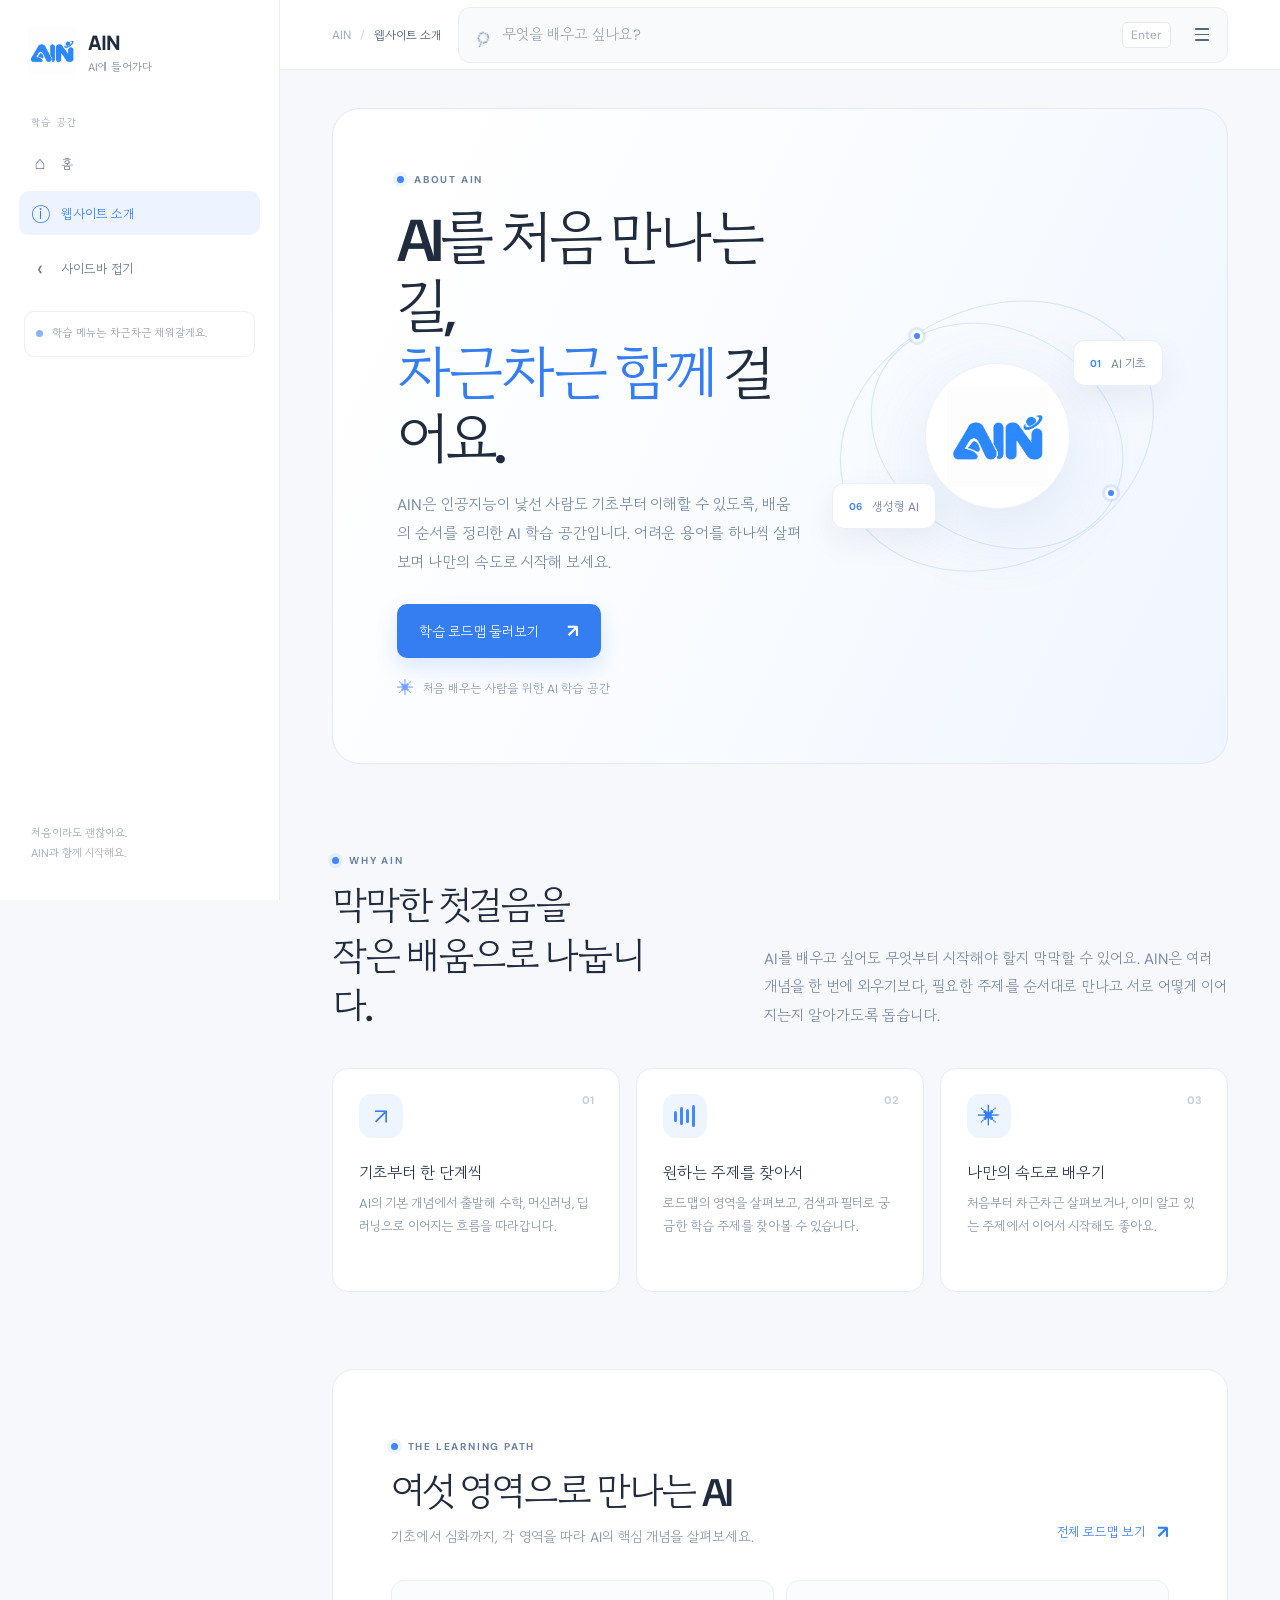
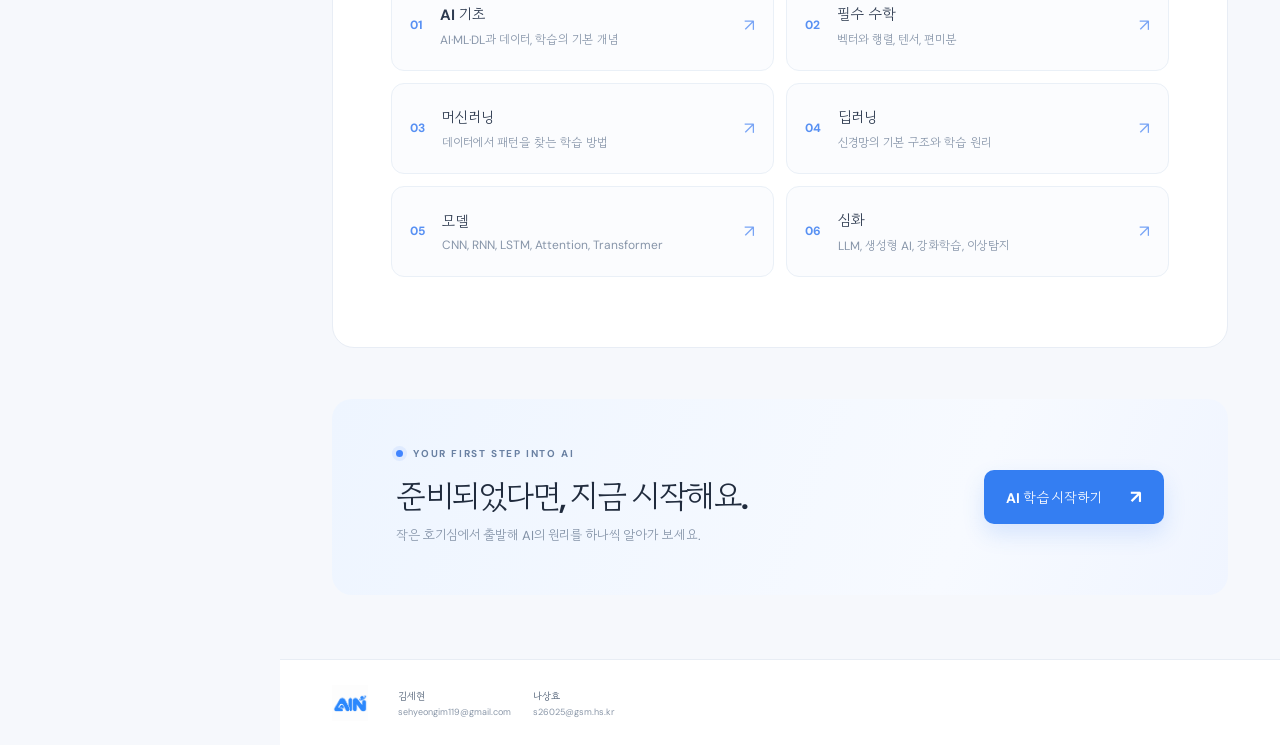
==== commit 5320d7e6: "Enable roadmap search across pages" ====
--- a/about.html
+++ b/about.html
@@ -32,8 +32,8 @@
           </div>
           <div class="search-wrap about-search-wrap">
             <span class="search-icon" aria-hidden="true">⌕</span>
-            <input type="search" placeholder="학습 검색은 홈에서 이용할 수 있어요" aria-label="학습 검색은 홈에서 이용할 수 있습니다" disabled />
-            <a class="about-search-link" href="./index.html#roadmap">홈</a>
+            <input id="searchInput" type="search" placeholder="무엇을 배우고 싶나요?" aria-label="학습 단원 검색" autocomplete="off" />
+            <kbd>Enter</kbd>
             <button class="icon-button hamburger" id="menuButton" type="button" aria-label="메뉴 열기" aria-expanded="false" aria-controls="menuPanel"><span></span><span></span><span></span></button>
           </div>
           <div class="topbar-end"><span class="topbar-caption">AI를 처음 만나는 순간</span></div>
@@ -128,5 +128,9 @@
     </div>
     <script src="./src/modules/navigation.js"></script>
     <script src="./src/modules/menuPanel.js"></script>
+    <script type="module">
+      import { initSearch } from './src/modules/search.js';
+      initSearch();
+    </script>
   </body>
 </html>
--- a/src/styles/about.css
+++ b/src/styles/about.css
@@ -62,8 +62,6 @@
 .about-closing h2 { margin: 12px 0 6px; color: var(--ink); font-size: clamp(22px, 2.8vw, 32px); letter-spacing: -.045em; }
 .about-closing p { margin: 0; color: #8392a7; font-size: 13px; line-height: 1.7; }
 .about-closing .about-primary-button { flex: 0 0 auto; margin: 0; }
-.about-search-wrap input { cursor: not-allowed; opacity: .75; }
-.about-search-link { flex: 0 0 auto; padding: 5px 9px; border: 1px solid #e4e9f0; border-radius: 5px; background: #fff; color: #7c8ba0; font-size: 11px; }
 @media (min-width: 1500px) {
   .about-content { max-width: clamp(1440px, 82vw, 2080px); }
   .about-hero { min-height: clamp(430px, 26vw, 670px); border-radius: clamp(28px, 1.5vw, 40px); }
@@ -115,8 +113,5 @@
   .about-closing h2 { font-size: 22px; }
   .about-closing p { font-size: 11px; }
   .about-closing .about-primary-button { width: 100%; justify-content: space-between; }
-  .about-search-wrap { position: absolute; top: 13px; right: 14px; width: 40px; height: 36px; display: flex; justify-content: center; padding: 0; border: 0; background: transparent; }
-  .about-search-wrap > :not(.hamburger) { display: none; }
-  .about-search-wrap .hamburger { flex-basis: 38px; width: 38px; height: 38px; }
-  .topbar { grid-template-columns: 1fr; }
+  .topbar { grid-template-columns: auto minmax(0, 1fr); }
 }
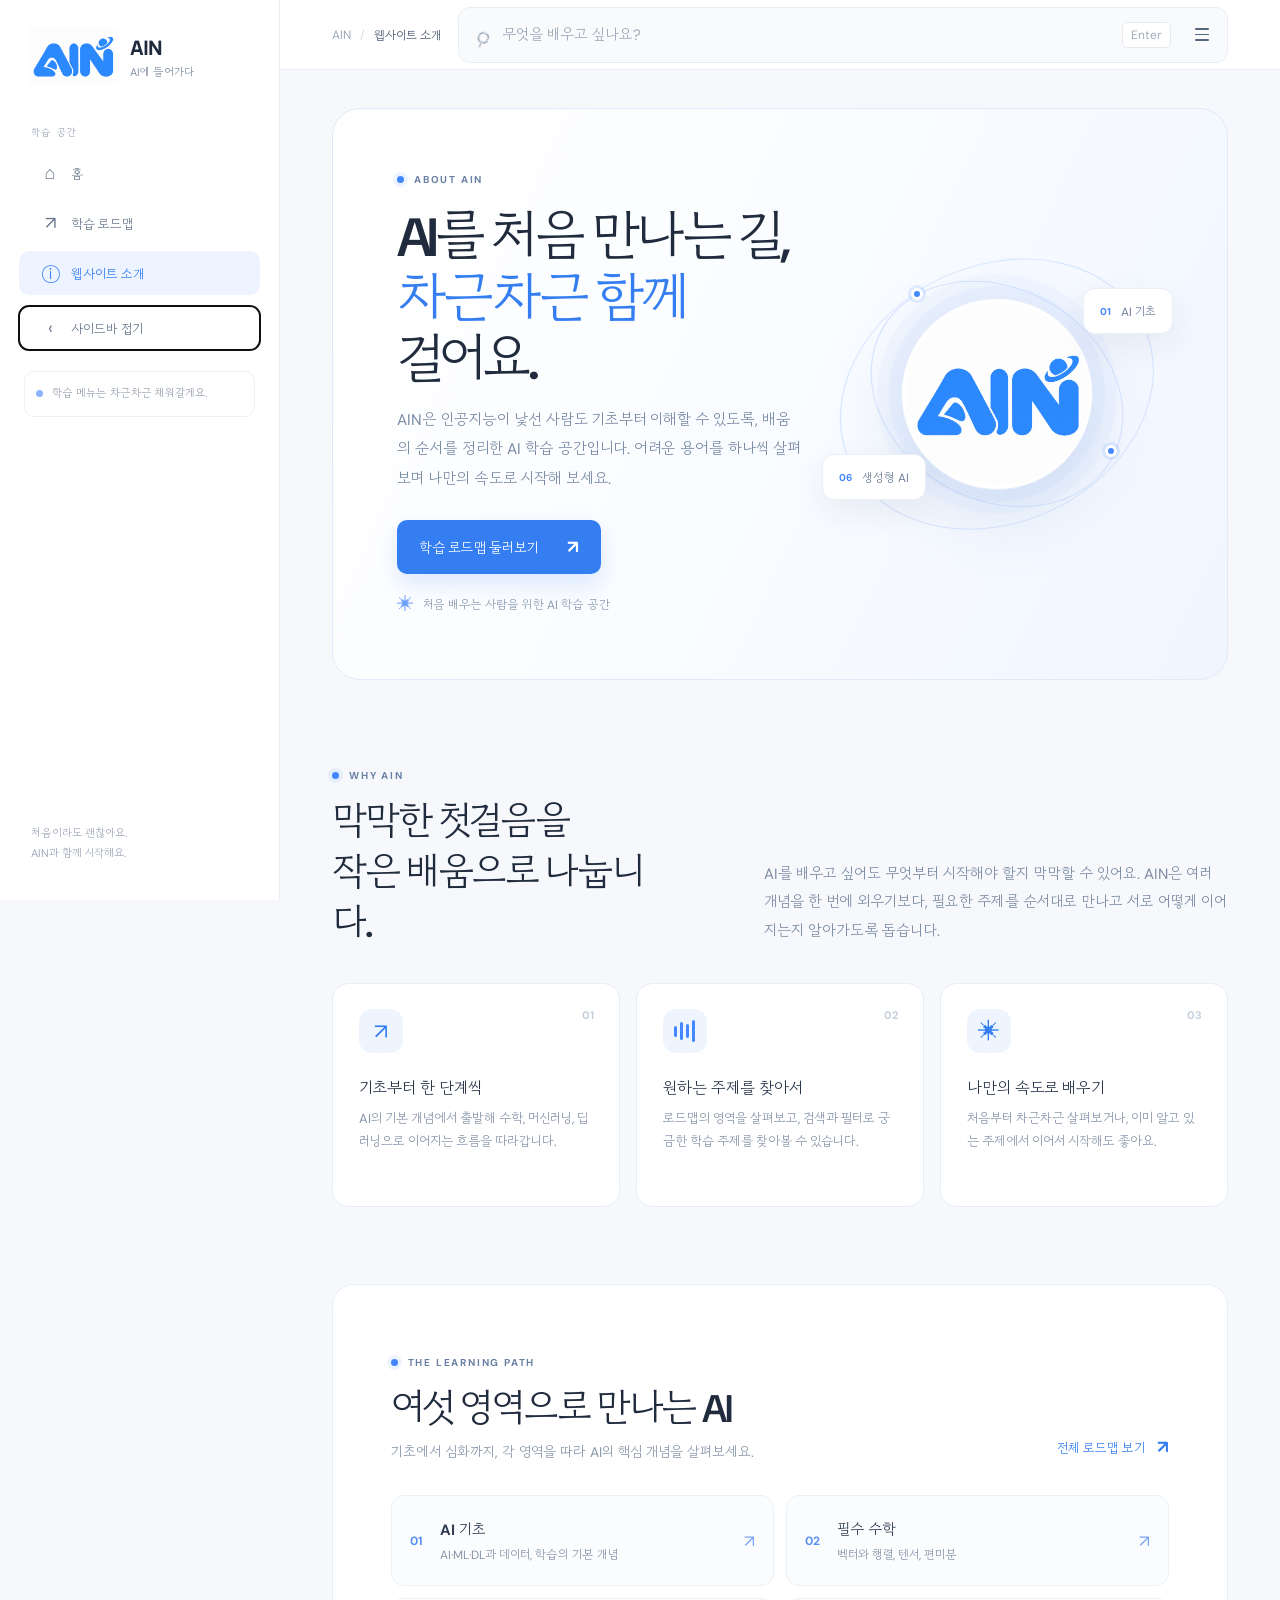
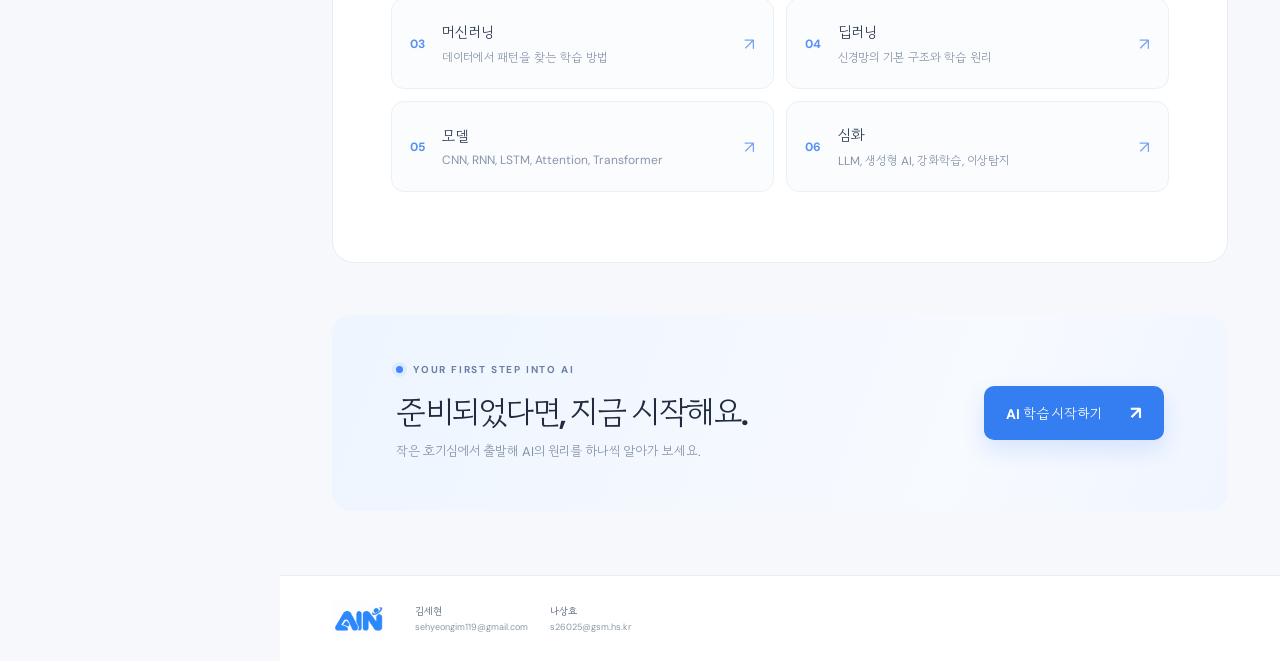
==== commit 42c6956e: "Add dedicated learning roadmap page" ====
--- a/about.html
+++ b/about.html
@@ -19,6 +19,7 @@
         </a>
         <div class="sidebar-label">학습 공간</div>
         <a class="side-link" href="./index.html"><span class="side-icon">⌂</span><span>홈</span></a>
+        <a class="side-link" href="./roadmap.html"><span class="side-icon">↗</span><span>학습 로드맵</span></a>
         <a class="side-link is-active" href="./about.html" aria-current="page"><span class="side-icon">ⓘ</span><span>웹사이트 소개</span></a>
         <button class="side-link side-toggle" id="sidebarToggle" type="button" aria-expanded="true" aria-controls="sidebar"><span class="side-icon">‹</span><span>사이드바 접기</span></button>
         <div class="sidebar-note"><span class="note-dot"></span><span>학습 메뉴는 차근차근 채워갈게요.</span></div>
@@ -53,7 +54,7 @@
               <div class="about-kicker"><span></span> ABOUT AIN</div>
               <h1 id="aboutTitle">AI를 처음 만나는 길,<br /><em>차근차근 함께</em> 걸어요.</h1>
               <p>AIN은 인공지능이 낯선 사람도 기초부터 이해할 수 있도록, 배움의 순서를 정리한 AI 학습 공간입니다. 어려운 용어를 하나씩 살펴보며 나만의 속도로 시작해 보세요.</p>
-              <a class="about-primary-button" href="./index.html#roadmap">학습 로드맵 둘러보기 <span aria-hidden="true">↗</span></a>
+              <a class="about-primary-button" href="./roadmap.html">학습 로드맵 둘러보기 <span aria-hidden="true">↗</span></a>
               <div class="about-hero-note"><span aria-hidden="true">✳</span> 처음 배우는 사람을 위한 AI 학습 공간</div>
             </div>
             <div class="about-orbit" aria-hidden="true">
@@ -102,7 +103,7 @@
                 <h2 id="aboutRoadmapTitle">여섯 영역으로 만나는 AI</h2>
                 <p>기초에서 심화까지, 각 영역을 따라 AI의 핵심 개념을 살펴보세요.</p>
               </div>
-              <a class="about-text-link" href="./index.html#roadmap">전체 로드맵 보기 <span aria-hidden="true">↗</span></a>
+              <a class="about-text-link" href="./roadmap.html">전체 로드맵 보기 <span aria-hidden="true">↗</span></a>
             </div>
             <div class="about-path-grid">
               <article class="about-path-card"><span>01</span><div><h3>AI 기초</h3><p>AI·ML·DL과 데이터, 학습의 기본 개념</p></div><b aria-hidden="true">↗</b></article>
@@ -116,7 +117,7 @@
 
           <section class="about-closing" aria-label="학습 시작하기">
             <div><div class="about-kicker"><span></span> YOUR FIRST STEP INTO AI</div><h2>준비되었다면, 지금 시작해요.</h2><p>작은 호기심에서 출발해 AI의 원리를 하나씩 알아가 보세요.</p></div>
-            <a class="about-primary-button" href="./index.html#roadmap">AI 학습 시작하기 <span aria-hidden="true">↗</span></a>
+            <a class="about-primary-button" href="./roadmap.html">AI 학습 시작하기 <span aria-hidden="true">↗</span></a>
           </section>
         </div>
 
--- a/src/styles/main.css
+++ b/src/styles/main.css
@@ -12,11 +12,17 @@
   --muted: #8190a5;
   --line: #e8edf4;
   --sidebar-width: 280px;
-  --sidebar-rail-width: 80px;
+  --sidebar-rail-width: 100px;
+  --sidebar-horizontal-padding: 19px;
+  --sidebar-link-horizontal-padding: 12px;
+  --sidebar-icon-leading-padding: calc(var(--sidebar-rail-width) / 2 - var(--sidebar-icon-size) / 2 - var(--sidebar-horizontal-padding));
+  --sidebar-collapse-inset: max(0px, calc((var(--sidebar-rail-width) - var(--sidebar-link-height)) / 2 - var(--sidebar-horizontal-padding)));
   --sidebar-top-padding: 27px;
-  --sidebar-logo-size: 48px;
+  --sidebar-logo-width: 90px;
+  --sidebar-logo-height: 58px;
   --sidebar-brand-bottom-padding: 30px;
   --sidebar-link-height: 44px;
+  --sidebar-icon-size: 18px;
   --sidebar-link-vertical-gap: 3px;
 }
 
@@ -29,24 +35,24 @@
 .app-shell { min-height: 100vh; }
 .sidebar {
   position: fixed; z-index: 5; inset: 0 auto 0 0; width: var(--sidebar-width);
-  display: flex; flex-direction: column; padding: var(--sidebar-top-padding) 19px 20px;
+  display: flex; flex-direction: column; padding: var(--sidebar-top-padding) var(--sidebar-horizontal-padding) 20px;
   background: #fff; border-right: 1px solid var(--line); transition: width .28s ease, padding .28s ease;
 }
 .brand { display: flex; align-items: center; gap: 12px; padding: 0 9px var(--sidebar-brand-bottom-padding); }
-.brand img { width: var(--sidebar-logo-size); height: var(--sidebar-logo-size); object-fit: contain; }
+.brand img { width: var(--sidebar-logo-width); height: var(--sidebar-logo-height); object-fit: cover; object-position: center; }
 .brand-copy { display: grid; gap: 2px; }
 .brand-copy strong { font: 800 20px Manrope, sans-serif; letter-spacing: -.06em; }
 .brand-copy small { color: #8491a4; font-size: 11px; }
 .sidebar-label { padding: 9px 12px; color: #a0aabb; font-size: 10px; font-weight: 700; letter-spacing: .13em; }
 .side-link {
-  min-height: var(--sidebar-link-height); display: flex; align-items: center; gap: 12px; margin: var(--sidebar-link-vertical-gap) 0;
-  padding: 0 12px; border: 0; border-radius: 10px; background: none; color: #68778c;
-  text-align: left; font-size: 13px; cursor: pointer;
+  width: 100%; max-width: 100%; min-height: var(--sidebar-link-height); display: flex; align-items: center; gap: 12px; margin: var(--sidebar-link-vertical-gap) 0;
+  padding: 0 var(--sidebar-link-horizontal-padding) 0 var(--sidebar-icon-leading-padding); border: 0; border-radius: 10px; background: none; color: #68778c;
+  text-align: left; font-size: 13px; cursor: pointer; transition: width .28s ease, max-width .28s ease, gap .28s ease, padding-left .28s ease, margin-left .28s ease, background-color .18s ease;
 }
 .side-link.is-active { background: #eef4ff; color: var(--blue); font-weight: 700; }
-.side-icon { width: 18px; text-align: center; font-size: 18px; }
+.side-icon { width: var(--sidebar-icon-size); flex: 0 0 var(--sidebar-icon-size); text-align: center; font-size: var(--sidebar-icon-size); }
 .side-toggle { margin-top: 8px; }
-.side-toggle .side-icon { font-size: 22px; }
+.side-toggle .side-icon { font-size: var(--sidebar-icon-size); }
 .sidebar-note {
   display: flex; align-items: flex-start; gap: 9px; margin: 18px 5px; padding: 13px 11px;
   border: 1px solid #edf0f5; border-radius: 10px; color: #98a2b1; font-size: 11px; line-height: 1.6;
@@ -54,17 +60,22 @@
 .note-dot, .count-dot { width: 7px; height: 7px; flex: 0 0 7px; margin-top: 5px; border-radius: 50%; background: #8bb3ff; }
 .sidebar-bottom { margin-top: auto; padding: 16px 12px; color: #a1aaba; font-size: 11px; line-height: 1.8; }
 .main-area { min-height: 100vh; display: flex; flex-direction: column; margin-left: var(--sidebar-width); transition: margin-left .28s ease; }
-.sidebar-collapsed .sidebar { width: var(--sidebar-rail-width); align-items: center; padding: var(--sidebar-top-padding) 8px 20px; }
+.sidebar-collapsed .sidebar { width: var(--sidebar-rail-width); align-items: flex-start; padding: var(--sidebar-top-padding) var(--sidebar-horizontal-padding) 20px; }
 .sidebar-collapsed .main-area { margin-left: var(--sidebar-rail-width); }
-.sidebar-collapsed .brand { justify-content: center; gap: 0; padding: 0 0 var(--sidebar-brand-bottom-padding); }
+.sidebar-collapsed .brand { align-self: stretch; justify-content: center; gap: 0; padding: 0 0 var(--sidebar-brand-bottom-padding); }
 .sidebar-collapsed .brand-copy,
 .sidebar-collapsed .sidebar-note,
 .sidebar-collapsed .sidebar-bottom { display: none; }
 .sidebar-collapsed .sidebar-label { width: 100%; padding-right: 0; padding-left: 0; text-align: center; white-space: nowrap; visibility: hidden; }
-.sidebar-collapsed .side-link { width: 48px; min-height: var(--sidebar-link-height); justify-content: center; gap: 0; margin: var(--sidebar-link-vertical-gap) 0; padding: 0; }
+.sidebar-collapsed .side-link {
+  width: var(--sidebar-link-height); min-height: var(--sidebar-link-height); justify-content: flex-start; gap: 0;
+  max-width: calc(100% - var(--sidebar-collapse-inset));
+  margin-left: var(--sidebar-collapse-inset);
+  padding-left: calc(var(--sidebar-icon-leading-padding) - var(--sidebar-collapse-inset));
+}
 .sidebar-collapsed .side-link > span:not(.side-icon) { display: none; }
-.sidebar-collapsed .side-icon { width: auto; font-size: 22px; }
-.sidebar-collapsed .side-toggle { margin: 8px 0 var(--sidebar-link-vertical-gap); background: #f3f6fb; color: var(--blue); }
+.sidebar-collapsed .side-icon { font-size: var(--sidebar-icon-size); }
+.sidebar-collapsed .side-toggle { margin: 8px 0 var(--sidebar-link-vertical-gap); margin-left: var(--sidebar-collapse-inset); background: #f3f6fb; color: var(--blue); }
 .topbar {
   position: sticky; z-index: 4; top: 0; height: 70px; flex: 0 0 70px;
   display: grid; grid-template-columns: 1fr minmax(320px, 600px) 1fr; align-items: center; gap: 20px;
@@ -202,7 +213,7 @@
 .empty-state p { margin: 0; font-size: 10px; }
 .site-footer { min-height: 86px; flex: 0 0 86px; display: flex; align-items: center; gap: 30px; padding: 13px 5.2%; border-top: 1px solid var(--line); background: #fff; }
 .footer-brand { display: flex; align-items: center; white-space: nowrap; }
-.footer-brand img { width: 36px; height: 36px; object-fit: contain; }
+.footer-brand img { width: 53px; height: 34px; object-fit: cover; object-position: center; }
 .footer-contacts { display: flex; gap: 22px; }
 .footer-contacts a { display: grid; gap: 3px; color: #8a97a8; font-size: 9px; }
 .footer-contacts strong { color: #58677c; font-size: 10px; }
@@ -310,21 +321,24 @@
 @media (min-width: 1500px) {
   :root {
     --sidebar-width: clamp(280px, 17vw, 430px);
-    --sidebar-rail-width: clamp(80px, 4vw, 102px);
+    --sidebar-rail-width: clamp(100px, 4.3vw, 112px);
+    --sidebar-horizontal-padding: clamp(19px, 1.1vw, 28px);
+    --sidebar-link-horizontal-padding: clamp(12px, .7vw, 18px);
     --sidebar-top-padding: clamp(27px, 1.55vw, 40px);
-    --sidebar-logo-size: clamp(48px, 2.7vw, 69px);
+    --sidebar-logo-width: clamp(90px, 3.9vw, 102px);
+    --sidebar-logo-height: clamp(58px, 2.5vw, 66px);
     --sidebar-brand-bottom-padding: clamp(30px, 1.75vw, 45px);
     --sidebar-link-height: clamp(44px, 2.6vw, 66px);
+    --sidebar-icon-size: clamp(18px, 1.05vw, 27px);
     --sidebar-link-vertical-gap: clamp(3px, .18vw, 5px);
   }
-  .sidebar { padding: var(--sidebar-top-padding) clamp(19px, 1.1vw, 28px) clamp(20px, 1.15vw, 29px); }
+  .sidebar { padding: var(--sidebar-top-padding) var(--sidebar-horizontal-padding) clamp(20px, 1.15vw, 29px); }
   .brand { gap: clamp(12px, .7vw, 18px); padding: 0 clamp(9px, .53vw, 14px) var(--sidebar-brand-bottom-padding); }
-  .brand img { width: var(--sidebar-logo-size); height: var(--sidebar-logo-size); }
+  .brand img { width: var(--sidebar-logo-width); height: var(--sidebar-logo-height); }
   .brand-copy strong { font-size: clamp(20px, .8vw, 27px); }
   .brand-copy small { font-size: clamp(11px, .47vw, 14px); }
   .sidebar-label { padding: clamp(9px, .53vw, 14px) clamp(12px, .7vw, 18px); font-size: clamp(10px, .47vw, 13px); }
-  .side-link { min-height: var(--sidebar-link-height); gap: clamp(12px, .7vw, 18px); margin: var(--sidebar-link-vertical-gap) 0; padding: 0 clamp(12px, .7vw, 18px); font-size: clamp(13px, .59vw, 16px); }
-  .side-icon { width: clamp(18px, 1.05vw, 27px); font-size: clamp(18px, 1.05vw, 27px); }
+  .side-link { min-height: var(--sidebar-link-height); gap: clamp(12px, .7vw, 18px); margin: var(--sidebar-link-vertical-gap) 0; font-size: clamp(13px, .59vw, 16px); }
   .sidebar-note { gap: clamp(9px, .53vw, 14px); margin: clamp(18px, 1.05vw, 27px) clamp(5px, .3vw, 8px); padding: clamp(13px, .76vw, 19px) clamp(11px, .65vw, 16px); font-size: clamp(11px, .53vw, 14px); }
   .sidebar-bottom { padding: clamp(16px, .94vw, 24px) clamp(12px, .7vw, 18px); font-size: clamp(11px, .53vw, 14px); }
   .topbar { height: clamp(70px, 4.1vw, 105px); flex-basis: clamp(70px, 4.1vw, 105px); grid-template-columns: 1fr minmax(clamp(360px, 18vw, 460px), clamp(560px, 31vw, 780px)) 1fr; gap: clamp(20px, 1.15vw, 29px); }
@@ -374,7 +388,7 @@
   .unit-title-wrap h3 { font-size: clamp(17px, 1vw, 25px); }
   .unit-description { margin-top: clamp(7px, .4vw, 10px); font-size: clamp(12px, .66vw, 17px); }
   .site-footer { min-height: clamp(86px, 4.9vw, 125px); flex-basis: clamp(86px, 4.9vw, 125px); gap: clamp(30px, 1.75vw, 45px); padding: clamp(13px, .76vw, 19px) 5.2%; }
-  .footer-brand img { width: clamp(36px, 2.1vw, 54px); height: clamp(36px, 2.1vw, 54px); }
+  .footer-brand img { width: clamp(53px, 2.95vw, 74px); height: clamp(34px, 1.9vw, 48px); }
   .footer-contacts { gap: clamp(22px, 1.3vw, 33px); }
   .footer-contacts a { gap: clamp(3px, .18vw, 5px); font-size: clamp(9px, .47vw, 12px); }
   .footer-contacts strong { font-size: clamp(10px, .53vw, 14px); }
--- a/src/styles/about.css
+++ b/src/styles/about.css
@@ -8,7 +8,7 @@
 }
 .about-kicker { display: flex; align-items: center; gap: 10px; color: #6980a2; font-size: 10px; font-weight: 700; letter-spacing: .18em; }
 .about-kicker > span { width: 7px; height: 7px; border-radius: 50%; background: #4185ff; box-shadow: 0 0 0 4px #4185ff18; }
-.about-hero h1 { margin: 22px 0 14px; color: var(--ink); font-size: clamp(38px, 4.6vw, 66px); font-weight: 600; letter-spacing: -.065em; line-height: 1.14; }
+.about-hero h1 { margin: 22px 0 14px; color: var(--ink); font-size: clamp(36px, 4.2vw, 60px); font-weight: 600; letter-spacing: -.065em; line-height: 1.14; word-break: keep-all; }
 .about-hero h1 em { color: var(--blue); font-style: normal; }
 .about-hero-copy > p { max-width: 600px; margin: 0; color: #788aa4; font-size: clamp(14px, 1.2vw, 17px); line-height: 1.9; }
 .about-primary-button { min-height: 54px; display: inline-flex; align-items: center; justify-content: center; gap: 28px; margin-top: 26px; padding: 0 22px; border-radius: 10px; background: var(--blue); box-shadow: 0 10px 22px #347ef229; color: #fff; font-size: 14px; font-weight: 700; transition: transform .18s ease, box-shadow .18s ease; }
@@ -20,15 +20,15 @@
 .orbit-ring { position: absolute; inset: 11%; border: 1px solid #d8e6ff; border-radius: 50%; }
 .orbit-ring-one { transform: rotate(-25deg) scaleX(1.26); }
 .orbit-ring-two { inset: 18%; transform: rotate(30deg) scaleX(1.25); }
-.orbit-center { position: relative; z-index: 1; width: 44%; aspect-ratio: 1; display: grid; place-items: center; border: 1px solid #edf2fb; border-radius: 50%; background: #fff; box-shadow: 0 22px 70px #7091c526; }
-.orbit-center img { width: 70%; height: 70%; object-fit: contain; }
+.orbit-center { position: relative; z-index: 1; width: 58%; aspect-ratio: 1; display: grid; place-items: center; border: 1px solid #e5edfb; border-radius: 50%; background: #fff; box-shadow: 0 22px 70px #7091c533, 0 0 0 12px #347ef20a, 0 0 0 24px #347ef207; }
+.orbit-center img { width: 96%; height: 96%; border-radius: 50%; object-fit: contain; }
 .orbit-dot { position: absolute; z-index: 2; width: 12px; height: 12px; border: 3px solid #fff; border-radius: 50%; background: #4589ff; box-shadow: 0 0 0 3px #4589ff24; }
 .orbit-dot-one { top: 18%; left: 24%; }
 .orbit-dot-two { right: 14%; bottom: 31%; }
 .orbit-chip { position: absolute; z-index: 3; display: flex; align-items: center; gap: 10px; padding: 13px 16px; border: 1px solid #eaf0f8; border-radius: 12px; background: #fff; box-shadow: 0 12px 32px #293b5b12; color: #70819b; font-size: 12px; }
 .orbit-chip span { color: #4185ff; font-size: 10px; font-weight: 700; }
-.orbit-chip-top { top: 21%; right: 0; }
-.orbit-chip-bottom { bottom: 22%; left: 0; }
+.orbit-chip-top { top: 18%; right: -3%; }
+.orbit-chip-bottom { bottom: 18%; left: -3%; }
 .about-purpose { padding: clamp(62px, 7vw, 102px) 0 clamp(52px, 6vw, 84px); }
 .about-section-heading h2 { margin: 15px 0 0; color: var(--ink); font-size: clamp(28px, 3vw, 42px); font-weight: 600; letter-spacing: -.055em; line-height: 1.32; }
 .about-purpose { display: grid; grid-template-columns: minmax(250px, .85fr) minmax(280px, 1.15fr); column-gap: clamp(34px, 7vw, 100px); row-gap: 34px; align-items: end; }
@@ -65,7 +65,7 @@
 @media (min-width: 1500px) {
   .about-content { max-width: clamp(1440px, 82vw, 2080px); }
   .about-hero { min-height: clamp(430px, 26vw, 670px); border-radius: clamp(28px, 1.5vw, 40px); }
-  .about-hero h1 { font-size: clamp(66px, 4.3vw, 110px); }
+  .about-hero h1 { font-size: clamp(58px, 3.9vw, 98px); }
   .about-hero-copy > p { max-width: 760px; font-size: clamp(17px, .88vw, 23px); }
   .about-orbit { width: min(100%, clamp(410px, 28vw, 710px)); }
   .about-primary-button { min-height: clamp(54px, 3.2vw, 82px); padding: 0 clamp(22px, 1.3vw, 34px); border-radius: clamp(10px, .6vw, 15px); font-size: clamp(14px, .78vw, 20px); }
